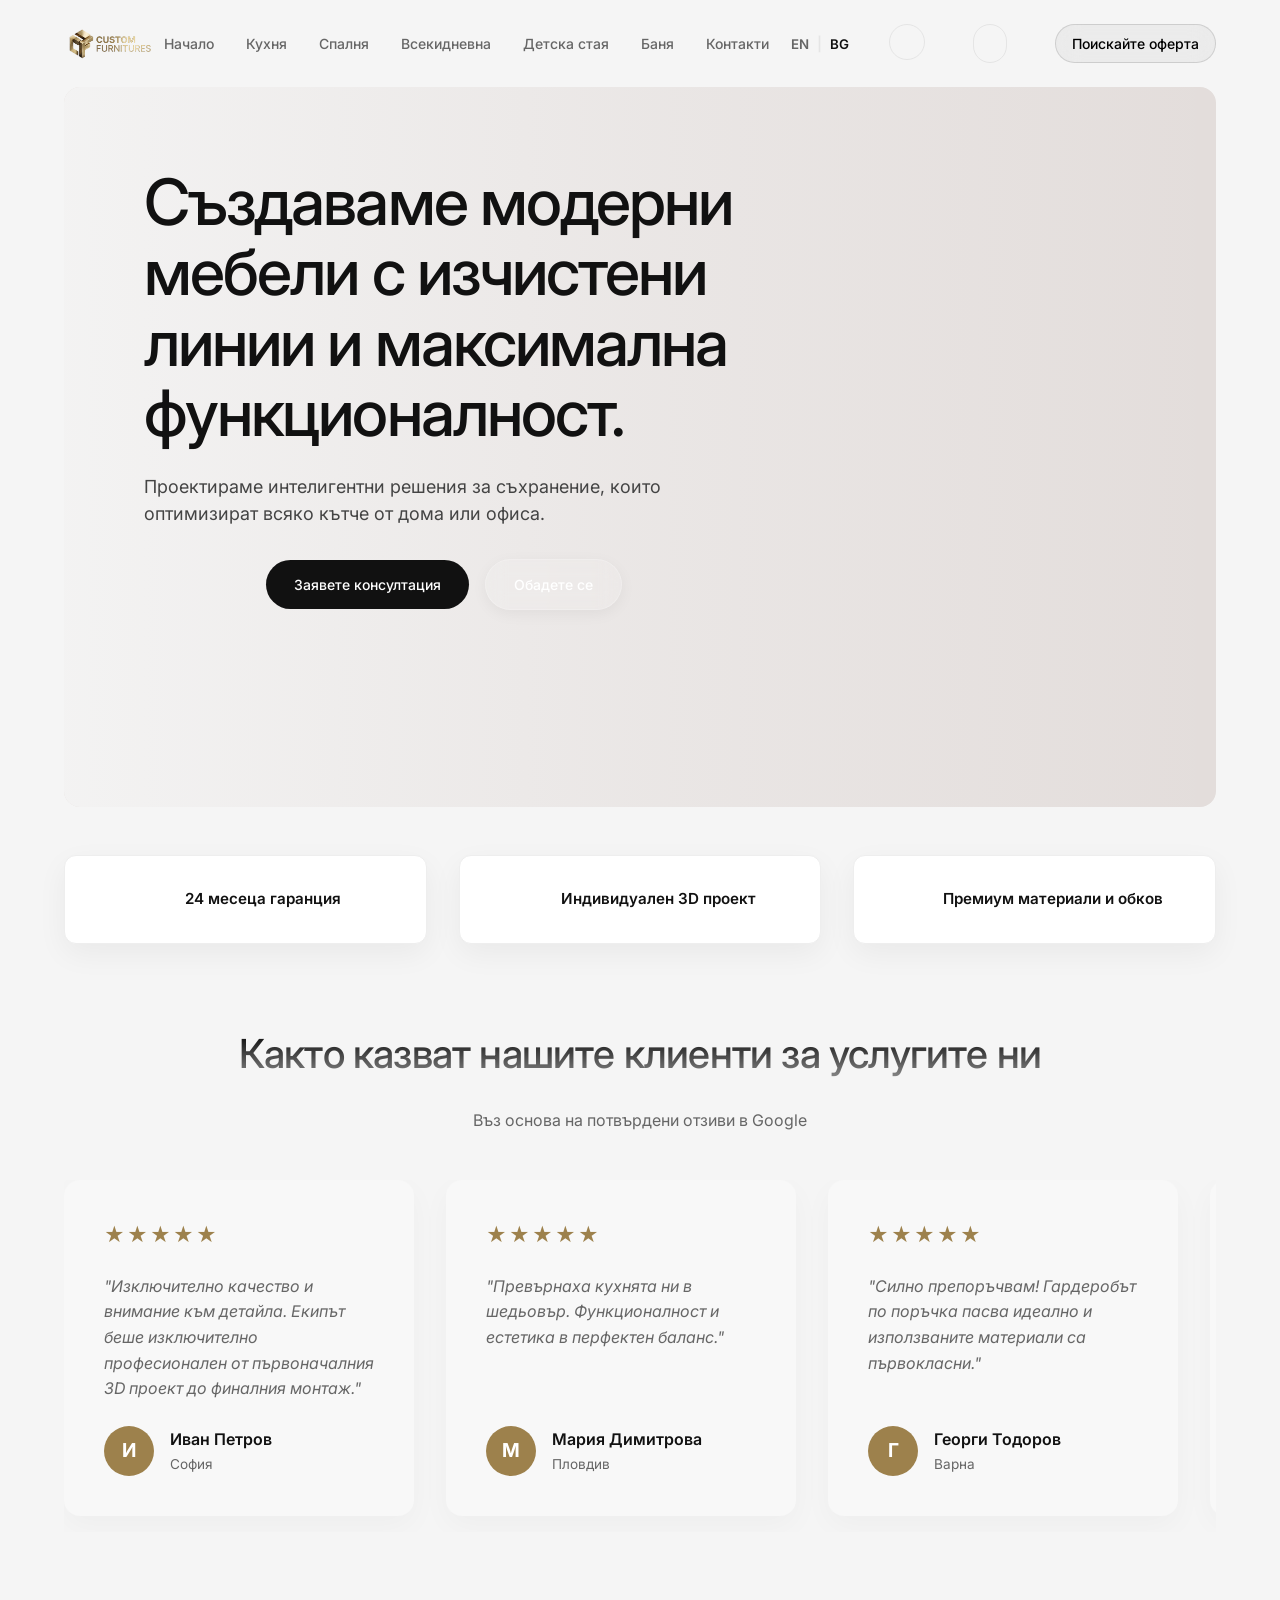
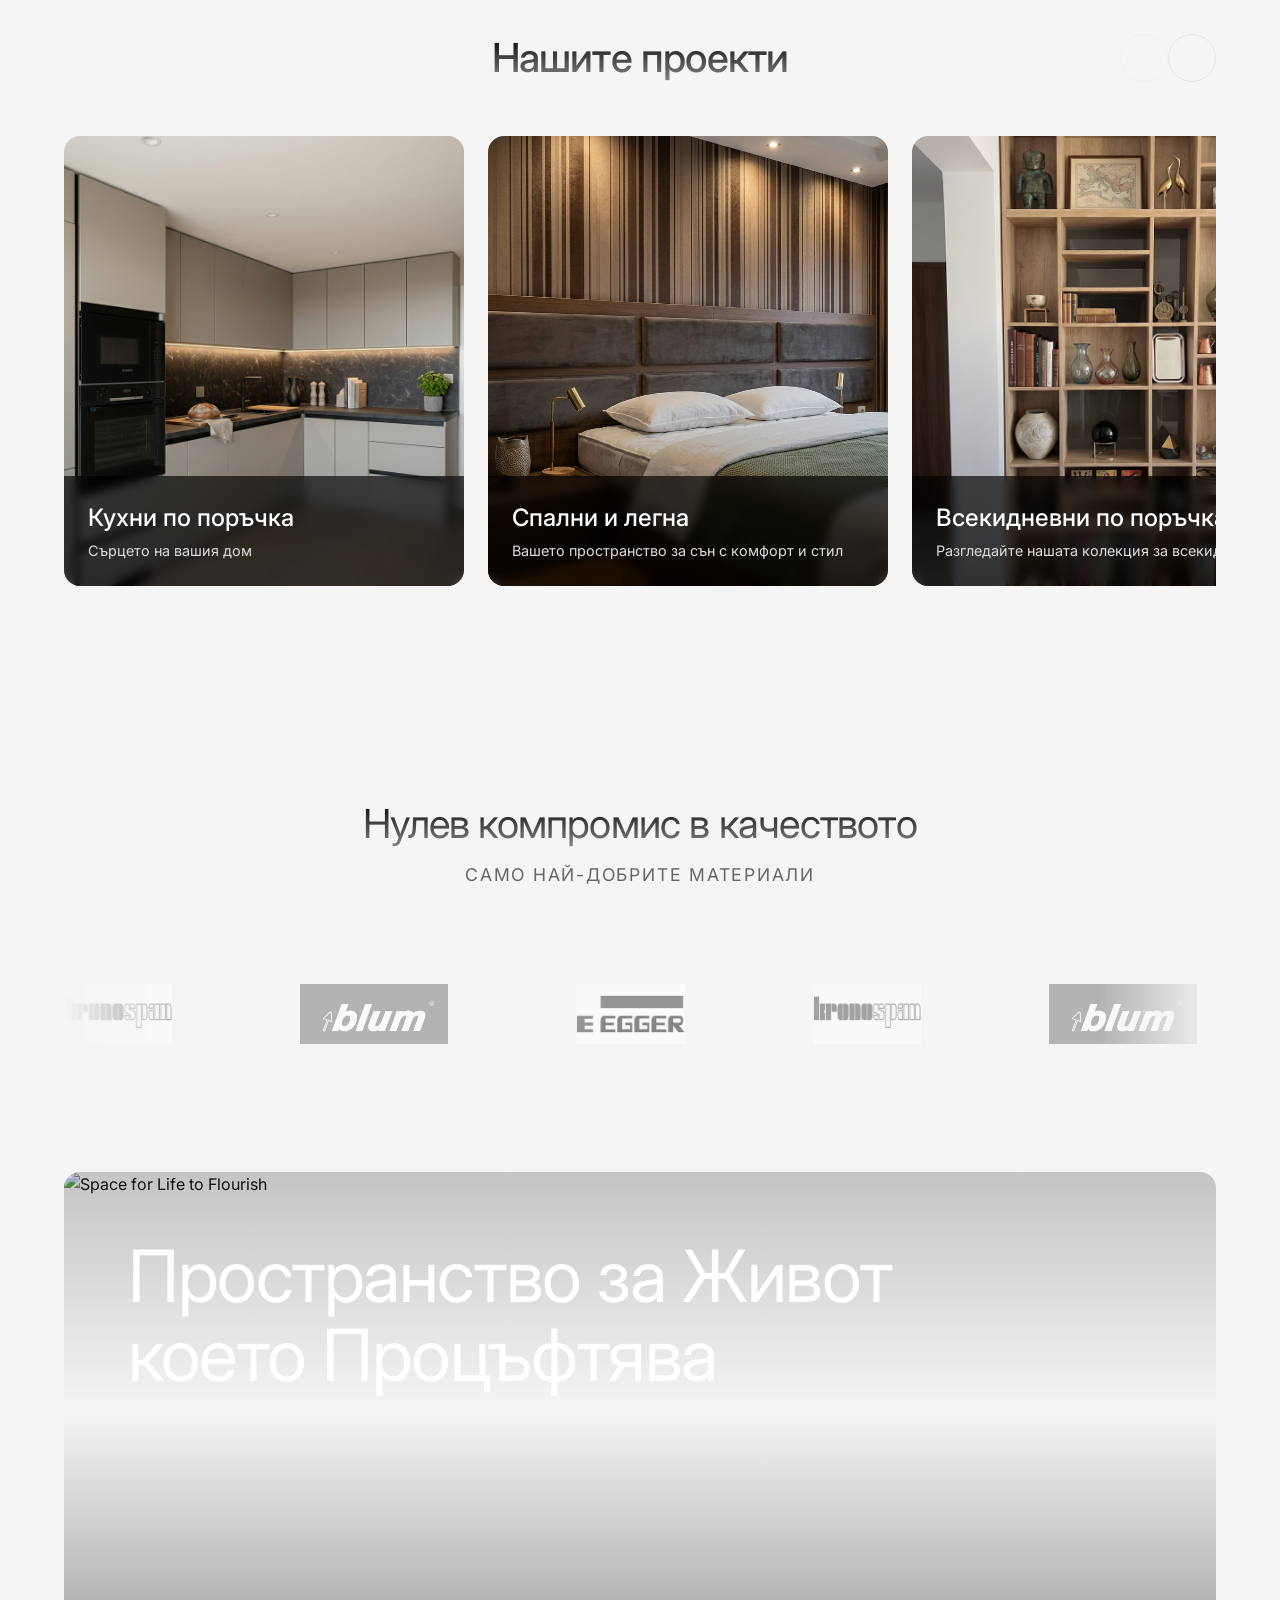
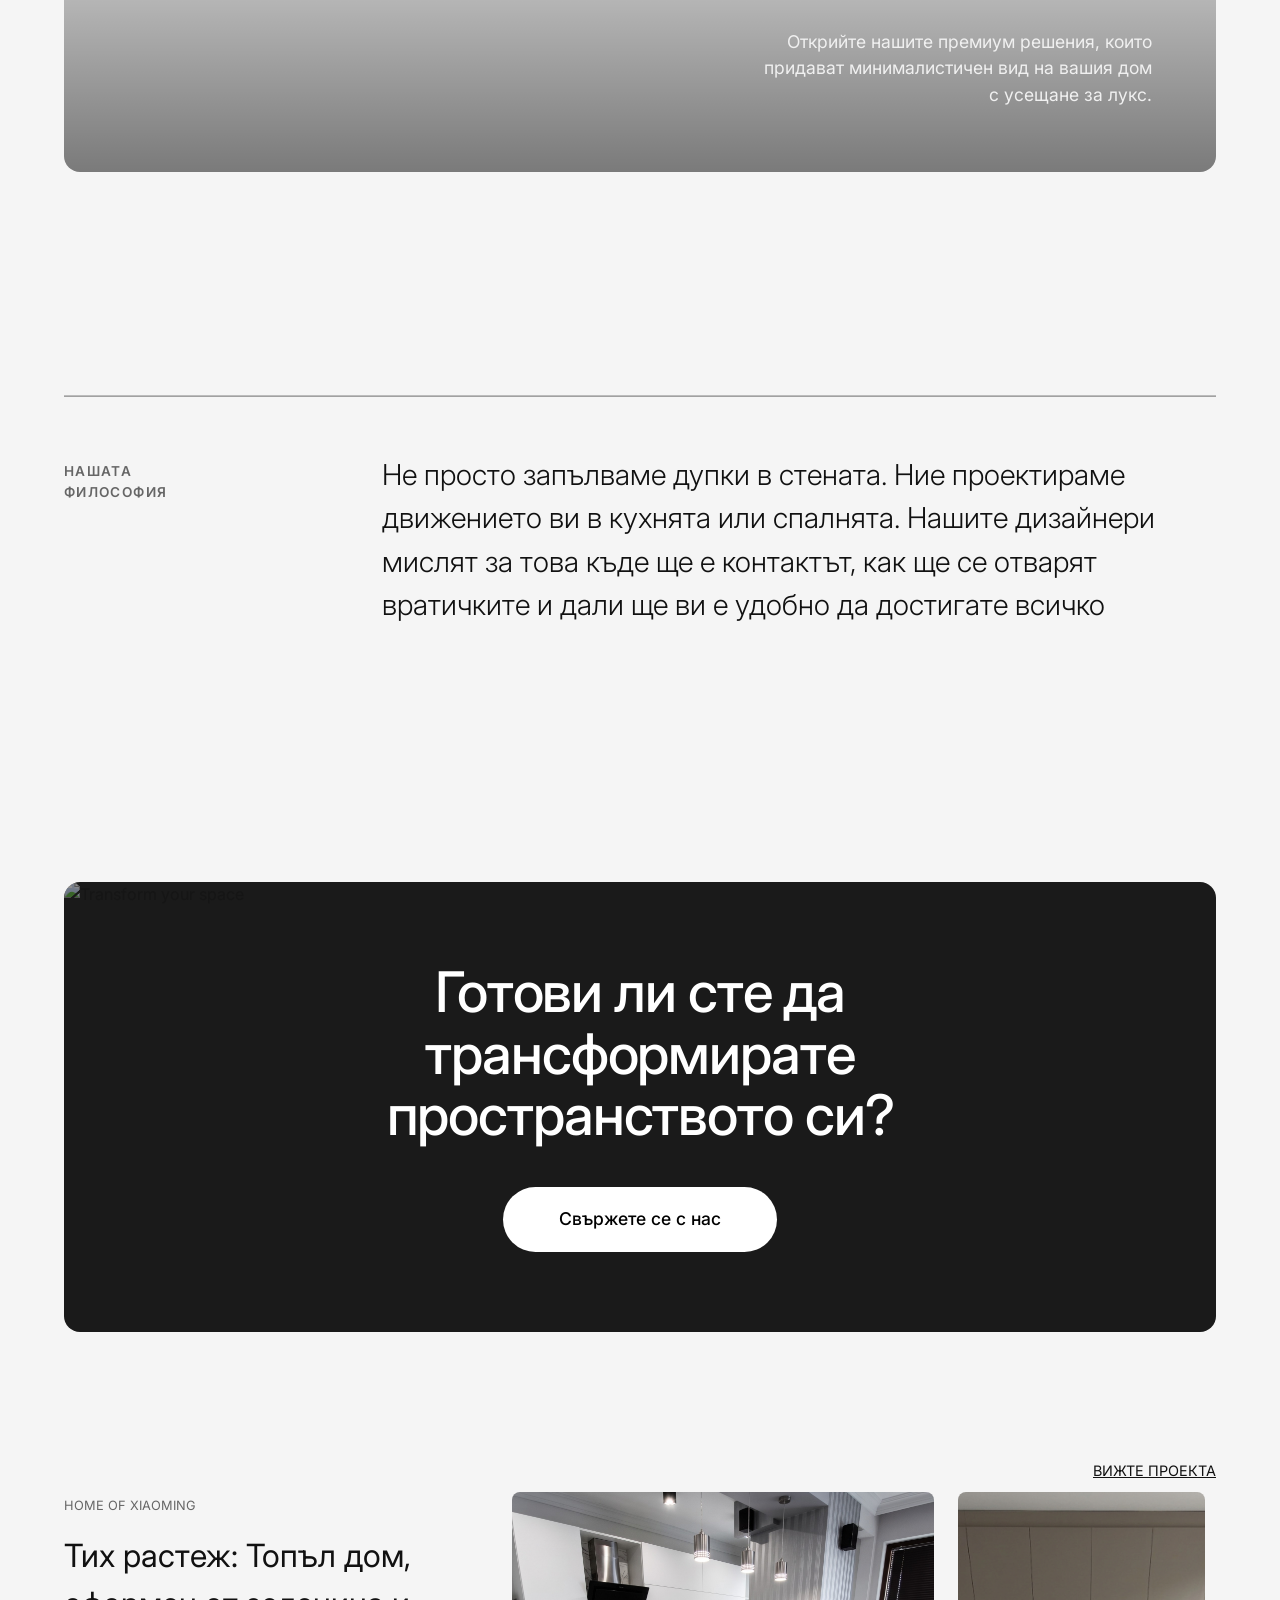
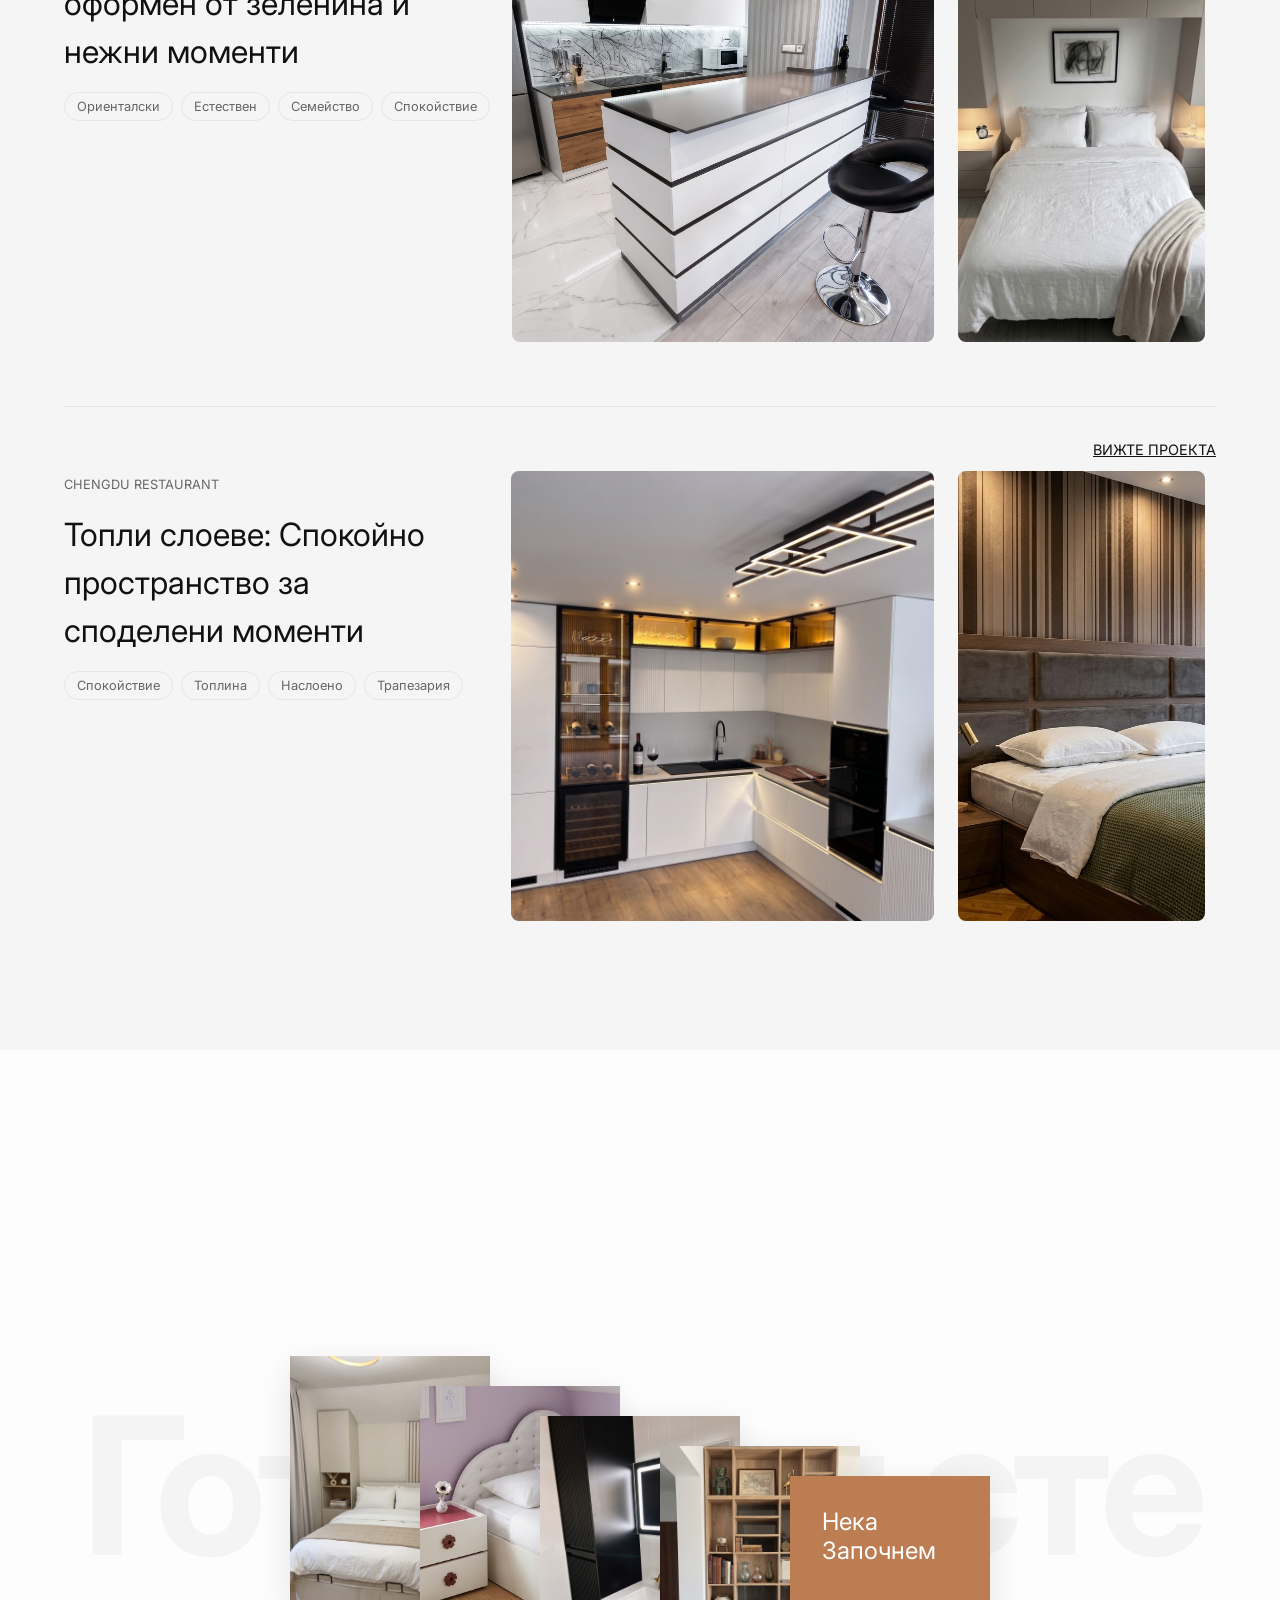
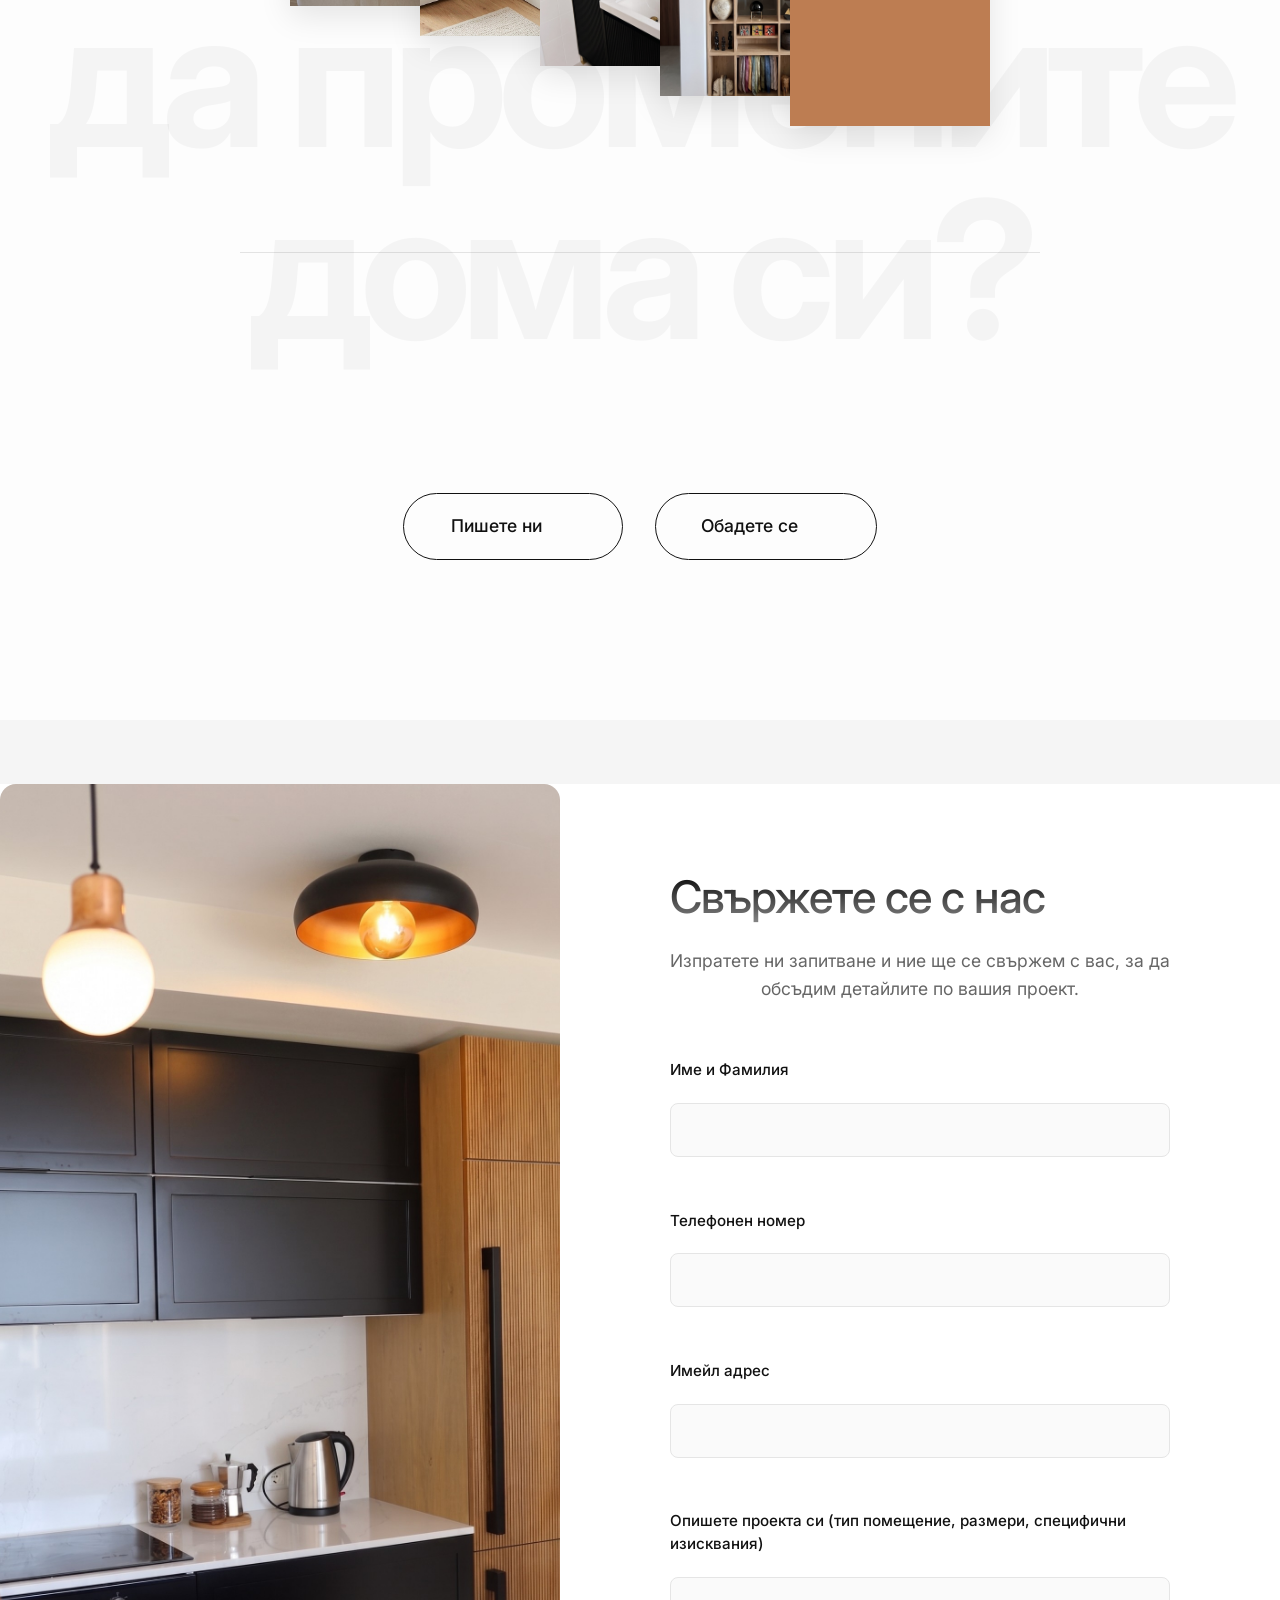
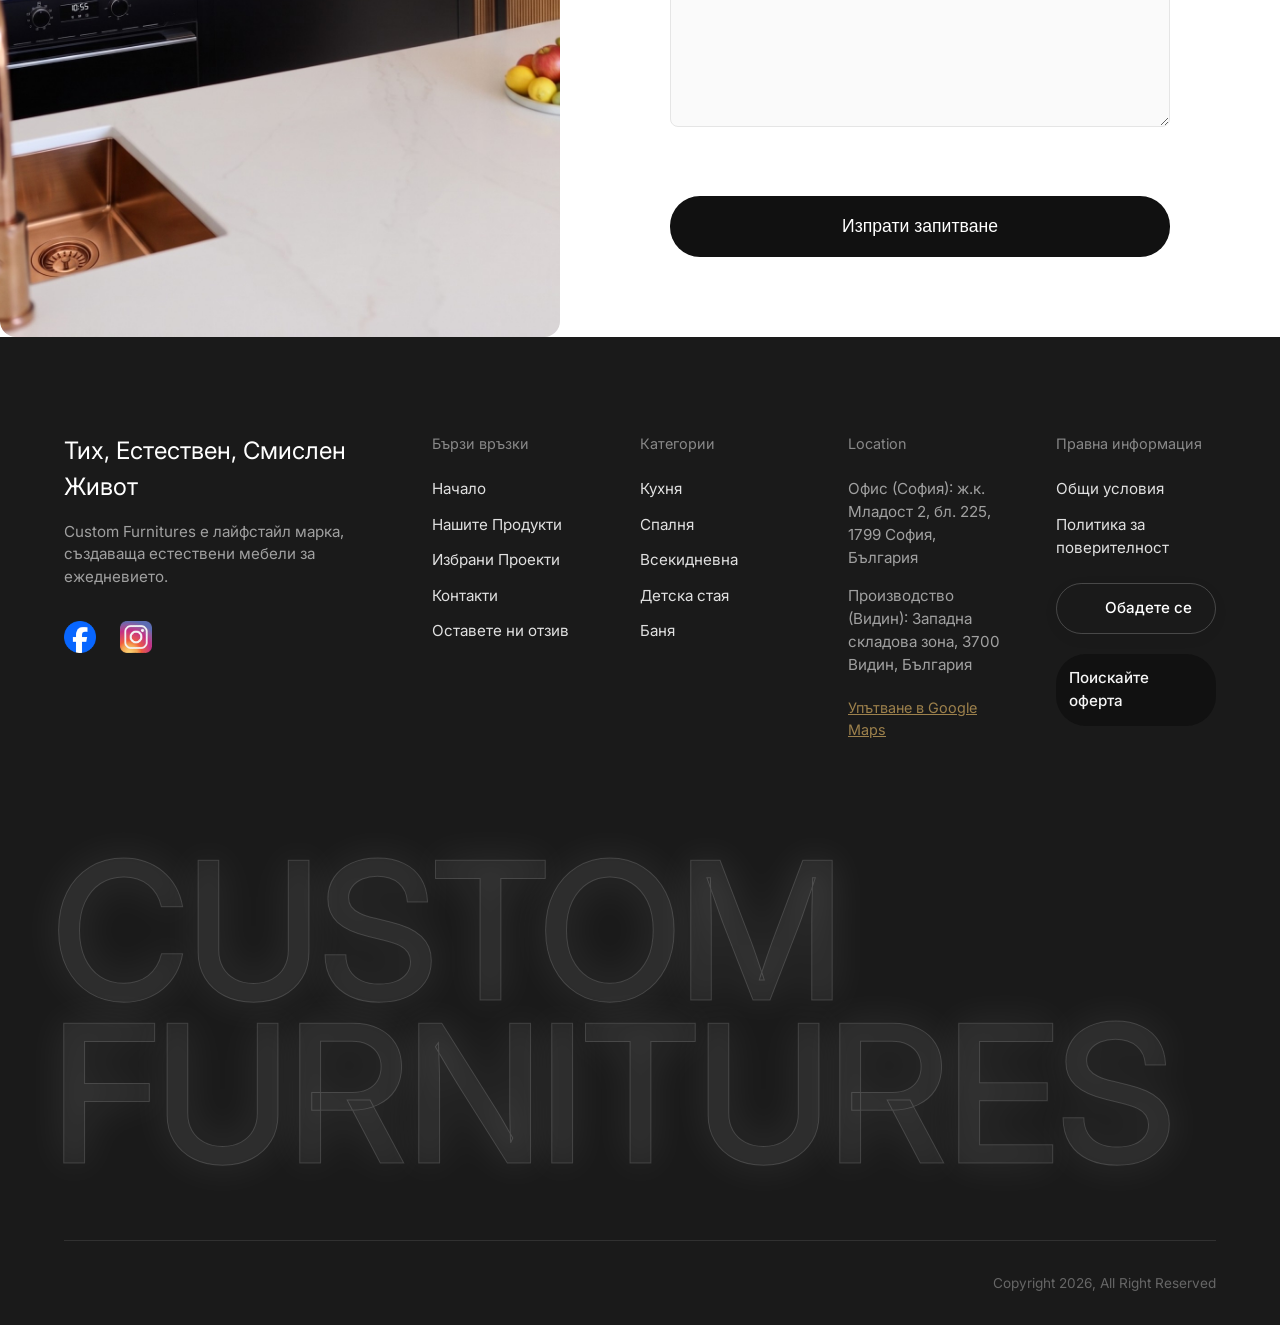
==== index.html @ 8d9e1bde "First commit" ====
<!DOCTYPE html>
<html lang="en">
<head>
    <meta charset="UTF-8">
    <meta name="viewport" content="width=device-width, initial-scale=1.0, maximum-scale=1.0, user-scalable=no">
    <title>Custom Furnitures - Premium Bespoke Living</title>
    <meta name="title" content="Custom Furnitures - Premium Bespoke Living">
    <meta name="description" content="Discover our premium bespoke furniture solutions that bring a minimalist and luxurious look to your home. Quiet, natural, and meaningful living.">
    
    <!-- Open Graph / Facebook -->
    <meta property="og:type" content="website">
    <meta property="og:url" content="https://custom-furnitures.com/">
    <meta property="og:title" content="Custom Furnitures - Premium Bespoke Living">
    <meta property="og:description" content="Discover our premium bespoke furniture solutions that bring a minimalist and luxurious look to your home. Quiet, natural, and meaningful living.">
    <meta property="og:image" content="https://custom-furnitures.com/assets/logo-wide-no-bg.png">
    <!-- Favicon -->
    <link rel="icon" href="assets/favicon.png">
    <!-- Google Fonts -->
    <link href="https://fonts.googleapis.com/css2?family=Inter:wght@300;400;500;600;700&display=swap" rel="stylesheet">
    <!-- Lucide Icons -->
    <script src="https://unpkg.com/lucide@latest"></script>
    <link rel="stylesheet" href="css/styles.css">
    <style>
        /* Additional custom styles for new sections */
        .header-btn {
            margin-left: 1rem;
            padding: 0.5rem 1rem;
            background: var(--text-main);
            color: #fff;
            border-radius: 20px;
            text-decoration: none;
            font-weight: 500;
            font-size: 0.875rem;
        }
        .benefits-section {
            padding: 0 var(--container-padding);
            max-width: 1600px;
            margin: -2rem auto 5rem;
            display: flex;
            gap: 2rem;
            justify-content: center;
            position: relative;
            z-index: 10;
        }
        .benefit-card {
            background: var(--card-bg);
            padding: 2rem;
            border-radius: var(--radius-md);
            box-shadow: 0 10px 30px rgba(0,0,0,0.05);
            flex: 1;
            text-align: center;
            font-weight: 600;
            display: flex;
            align-items: center;
            justify-content: center;
            gap: 1rem;
        }
        .philosophy-section {
            padding: 5rem var(--container-padding);
            max-width: 1000px;
            margin: 0 auto 6rem;
            text-align: center;
            font-size: 1.5rem;
            line-height: 1.6;
            color: var(--text-main);
        }
        .category-grid {
            display: grid;
            grid-template-columns: repeat(3, 1fr);
            gap: 2rem;
            padding: 0 var(--container-padding);
            max-width: 1600px;
            margin: 0 auto 6rem;
        }
        .category-card {
            background: var(--card-gray);
            border-radius: var(--radius-lg);
            padding: 3rem 2rem;
            text-align: center;
            transition: transform 0.3s ease;
        }
        .category-card:hover { transform: translateY(-5px); }
        .category-card h3 { font-size: 1.5rem; margin-bottom: 1rem; }
        .category-card p { margin-bottom: 2rem; }
        
        .case-study-section {
            padding: 0 var(--container-padding);
            max-width: 1600px;
            margin: 0 auto 6rem;
            display: grid;
            grid-template-columns: 1fr 1fr;
            gap: 4rem;
            align-items: center;
        }
        .case-study-img {
            width: 100%;
            height: 500px;
            object-fit: cover;
            border-radius: var(--radius-lg);
        }
        .case-study-content h2 { font-size: 2.5rem; margin-bottom: 2rem; }
        .case-study-content p { margin-bottom: 1rem; font-size: 1.1rem; }
        .case-study-content strong { color: var(--text-main); }
        
        .contact-section {
            padding: 0 var(--container-padding);
            max-width: 800px;
            margin: 0 auto 8rem;
        }
        .contact-form-wrapper {
            background: var(--card-bg);
            padding: 4rem;
            border-radius: var(--radius-lg);
            box-shadow: 0 10px 40px rgba(0,0,0,0.05);
        }
        .form-group { margin-bottom: 1.5rem; }
        .form-group label { display: block; margin-bottom: 0.5rem; font-weight: 500; }
        .form-group input, .form-group textarea {
            width: 100%;
            padding: 1rem;
            border: 1px solid var(--border-color);
            border-radius: var(--radius-sm);
            font-family: inherit;
        }
        .form-group textarea { height: 120px; resize: vertical; }
        .form-group input[type="file"] { padding: 0.8rem; border: none; background: var(--card-gray); }
        .footer-simple {
            text-align: center;
            padding-bottom: 4rem;
        }
        .footer-simple p { margin-bottom: 0.5rem; }
        .footer-links { margin-top: 2rem; display: flex; justify-content: center; gap: 2rem; }
        .footer-links a:hover { color: var(--text-main); }
        
        /* Slider Sections */
        .reviews-section, .previews-section {
            padding: 0 var(--container-padding);
            max-width: 1600px;
            margin: 0 auto 6rem;
        }
        
        .section-header {
            text-align: center;
            margin-bottom: 3rem;
        }
        
        .section-header h2 {
            font-size: 2.5rem;
            color: var(--text-main);
        }

        .slider-container {
            width: 100%;
            overflow-x: auto;
            scroll-snap-type: x mandatory;
            scroll-behavior: smooth;
            -ms-overflow-style: none;
            scrollbar-width: none;
            padding-bottom: 1rem;
        }
        .slider-container::-webkit-scrollbar {
            display: none;
        }

        .slider-track {
            display: flex;
            gap: 2rem;
            width: max-content;
        }

        /* Review Card */
        .review-card {
            background: var(--card-gray);
            border-radius: var(--radius-lg);
            padding: 2.5rem;
            width: 350px;
            scroll-snap-align: start;
            box-shadow: 0 10px 30px rgba(0,0,0,0.03);
            display: flex;
            flex-direction: column;
            gap: 1.5rem;
        }
        
        .review-stars {
            color: #9d814c;
            font-size: 1.25rem;
            letter-spacing: 2px;
        }

        .review-text {
            font-size: 1rem;
            line-height: 1.6;
            color: var(--text-muted);
            flex-grow: 1;
            font-style: italic;
        }

        .review-author {
            display: flex;
            align-items: center;
            gap: 1rem;
        }

        .author-photo {
            width: 50px;
            height: 50px;
            border-radius: 50%;
            background-color: #ddd;
            object-fit: cover;
        }

        .author-info h4 {
            font-size: 1rem;
            margin: 0;
            color: var(--text-main);
            font-weight: 600;
        }

        .author-info span {
            font-size: 0.85rem;
            color: var(--text-muted);
        }

        /* Preview Sliders */
        .preview-category-block {
            margin-bottom: 4rem;
        }

        .preview-category-header {
            display: flex;
            justify-content: space-between;
            align-items: center;
            margin-bottom: 1.5rem;
            padding-right: 1rem;
        }

        .preview-category-header h3 {
            font-size: 1.75rem;
            color: var(--text-main);
        }
        
        .preview-category-header .view-all {
            color: #9d814c;
            text-decoration: none;
            font-weight: 500;
            display: flex;
            align-items: center;
            gap: 0.5rem;
            transition: opacity 0.3s ease;
        }
        
        .preview-category-header .view-all:hover {
            opacity: 0.8;
        }

        .preview-img-wrapper {
            width: 400px;
            height: 300px;
            border-radius: var(--radius-lg);
            overflow: hidden;
            scroll-snap-align: start;
            cursor: pointer;
            position: relative;
            display: block;
        }

        .preview-img-wrapper img {
            width: 100%;
            height: 100%;
            object-fit: cover;
            transition: transform 0.5s ease;
        }

        .preview-img-wrapper:hover img {
            transform: scale(1.05);
        }
        
        .preview-img-wrapper::after {
            content: '';
            position: absolute;
            inset: 0;
            background: linear-gradient(to top, rgba(0,0,0,0.2), transparent 50%);
            pointer-events: none;
            opacity: 0;
            transition: opacity 0.3s ease;
        }
        
        .preview-img-wrapper:hover::after {
            opacity: 1;
        }
        
        /* Hero Video Styles */
        .hero-video {
            position: absolute;
            top: 0;
            left: 0;
            width: 100%;
            height: 100%;
            object-fit: cover;
            z-index: 0;
        }
        .mobile-video {
            display: none;
        }
        
        /* Mobile responsive adjustments */
        @media (max-width: 768px) {
            .desktop-video { display: none; }
            .mobile-video { display: block; }
            .review-card {
                width: 280px;
                padding: 1.5rem;
            }
            .preview-img-wrapper {
                width: 280px;
                height: 220px;
            }
            .preview-category-header h3 {
                font-size: 1.25rem;
            }
        }
    </style>
</head>
<body>
    <!-- Navbar -->
    <nav class="navbar">
        <div class="nav-container">
            <a href="/" class="logo">
                <img src="assets/logo-wide-no-bg.png" alt="Custom Furnitures" class="logo-img">
            </a>
            <div class="nav-links">
                <a href="/" data-i18n="nav_home">Home</a>
                <a href="/kitchen" data-href-bg="/kuhnya" data-href-en="/kitchen" data-i18n="nav_kitchen">Kitchen</a>
                <a href="/bedroom" data-href-bg="/spalnya" data-href-en="/bedroom" data-i18n="nav_bedroom">Bedroom</a>
                <a href="/livingroom" data-href-bg="/vsekidnevna" data-href-en="/livingroom" data-i18n="nav_living">Living Room</a>
                <a href="/kids-rooms" data-href-bg="/detski-stai" data-href-en="/kids-rooms" data-i18n="nav_kids">Kids' Room</a>
                <a href="/bathroom" data-href-bg="/banya" data-href-en="/bathroom" data-i18n="nav_bathroom">Bathroom</a>
                <a href="#contact" data-i18n="nav_contact">Contacts</a>
            </div>
            <div class="nav-icons">
                <div class="lang-switch">
                    <button id="lang-en" class="lang-btn active">EN</button>
                    <span class="separator">|</span>
                    <button id="lang-bg" class="lang-btn">BG</button>
                </div>
                <!-- Theme Toggle -->
                <button id="theme-toggle" class="header-btn" style="background: transparent; border: 1px solid var(--border-color); color: var(--text-main); margin-right: 0.5rem; padding: 0.5rem; border-radius: 50%; display: flex; align-items: center; justify-content: center; width: 36px; height: 36px; cursor: pointer;"><i data-lucide="moon"></i></button>
                <a href="tel:00359878359358" class="header-btn call-btn desktop-only" style="background: transparent; border: 1px solid var(--border-color); color: var(--text-main); margin-right: 0.5rem;"><i data-lucide="phone"></i></a>
                <a href="#contact" class="header-btn desktop-only" data-i18n="btn_header_quote">Request a Quote</a>
                <button class="burger-btn" id="burger-menu-btn"><i data-lucide="menu"></i></button>
            </div>
        </div>
    </nav>

    <div class="mobile-menu-overlay" id="mobile-overlay">
        <div class="mobile-menu" id="mobile-menu">
            <button class="close-menu" id="close-menu-btn"><i data-lucide="x"></i></button>
            <a href="/" data-i18n="nav_home">Home</a>
            <a href="/kitchen" data-href-bg="/kuhnya" data-href-en="/kitchen" data-i18n="nav_kitchen">Kitchen</a>
            <a href="/bedroom" data-href-bg="/spalnya" data-href-en="/bedroom" data-i18n="nav_bedroom">Bedroom</a>
            <a href="/livingroom" data-href-bg="/vsekidnevna" data-href-en="/livingroom" data-i18n="nav_living">Living Room</a>
            <a href="/kids-rooms" data-href-bg="/detski-stai" data-href-en="/kids-rooms" data-i18n="nav_kids">Kids' Room</a>
            <a href="/bathroom" data-href-bg="/banya" data-href-en="/bathroom" data-i18n="nav_bathroom">Bathroom</a>
            <a href="#contact" data-i18n="nav_contact">Contacts</a>
            <div class="nav-buttons">
                <a href="tel:00359878359358" class="btn-light">
                    <i data-lucide="phone" style="width: 20px;"></i>
                    <span data-i18n="btn_hero_call">Call Us</span>
                </a>
                <a href="#contact-form" class="btn-dark" data-i18n="btn_header_quote">Request a Quote</a>
            </div>
        </div>
    </div>

    <main class="main-content">
        <!-- Hero Section -->
        <section id="home" class="hero-section">
            <div class="hero-card">
                <video class="hero-video desktop-video" autoplay muted playsinline>
                    <source src="assets/desktop-hero.mp4" type="video/mp4">
                </video>
                <video class="hero-video mobile-video" autoplay muted playsinline>
                    <source src="assets/mobile-hero.mp4" type="video/mp4">
                </video>
                <div class="hero-content">
                    <h1 data-i18n="hero_title">We create modern furniture with clean lines and maximum functionality.</h1>
                    <p data-i18n="hero_subtitle">We design smart storage solutions that optimize every corner of your home or office.</p>
                    <div style="display: flex; gap: 1rem; align-items: center; justify-content: center;">
                        <a href="#contact-form" class="btn-dark" data-i18n="btn_hero">Request a Consultation</a>
                        <a href="tel:00359878359358" class="btn-light call-hero-btn" data-i18n="btn_hero_call" style="display: flex; align-items: center; gap: 0.5rem; background: rgba(255, 255, 255, 0.1); backdrop-filter: blur(10px); border: 1px solid rgba(255, 255, 255, 0.2); color: white;"><i data-lucide="phone" style="width: 18px; height: 18px;"></i> Call Us</a>
                    </div>
                </div>
            </div>
        </section>

        <!-- Benefits -->
        <section class="benefits-section">
            <div class="benefits-track">
                <div class="benefit-card">
                    <i data-lucide="shield-check" style="color: #9d814c;"></i>
                    <span data-i18n="benefit_1">24-Month Warranty</span>
                </div>
                <div class="benefit-card">
                    <i data-lucide="cuboid" style="color: #9d814c;"></i>
                    <span data-i18n="benefit_2">Free 3D Project</span>
                </div>
                <div class="benefit-card">
                    <i data-lucide="gem" style="color: #9d814c;"></i>
                    <span data-i18n="benefit_3">Premium Materials & Hardware</span>
                </div>
                <!-- Duplicate for Marquee -->
                <div class="benefit-card mobile-only">
                    <i data-lucide="shield-check" style="color: #9d814c;"></i>
                    <span data-i18n="benefit_1">24-Month Warranty</span>
                </div>
                <div class="benefit-card mobile-only">
                    <i data-lucide="cuboid" style="color: #9d814c;"></i>
                    <span data-i18n="benefit_2">Free 3D Project</span>
                </div>
                <div class="benefit-card mobile-only">
                    <i data-lucide="gem" style="color: #9d814c;"></i>
                    <span data-i18n="benefit_3">Premium Materials & Hardware</span>
                </div>
            </div>
        </section>

        <!-- Reviews Section -->
        <section class="reviews-section">
            <div class="section-header">
                <h2 data-i18n="reviews_heading" class="premium-heading">What our customers say about our services</h2>
                <p data-i18n="google_reviews_subtitle" style="color: var(--text-muted); margin-top: 0.5rem;">Based on verified Google reviews</p>
            </div>
            <div class="slider-container reviews-slider-container">
                <div class="slider-track" id="reviews-slider-track">
                    <!-- Dynamic reviews will be loaded here -->
                </div>
            </div>
        </section>

        <!-- Previews Section (Bento) -->
        <section id="our-projects" class="bento-categories-section">
            <div class="section-header bento-carousel-header">
                <h2 data-i18n="previews_heading" class="premium-heading">Our Work</h2>
                <div class="carousel-controls">
                    <button class="carousel-btn prev-btn" aria-label="Previous"><i data-lucide="chevron-left"></i></button>
                    <button class="carousel-btn next-btn" aria-label="Next"><i data-lucide="chevron-right"></i></button>
                </div>
            </div>
            <div class="bento-carousel-container">
                <div class="bento-carousel-track">
                    <!-- Kitchens -->
                    <a href="/kitchen" data-href-bg="/kuhnya" data-href-en="/kitchen" class="bento-item carousel-slide">
                        <img src="assets/kuhni/kitchen1.png" alt="Kitchens">
                        <div class="bento-content">
                            <h3 data-i18n="cat_kitchens">Custom Kitchens</h3>
                            <p data-i18n="cat_intro_kitchens">Heart of Your Home</p>
                        </div>
                    </a>
                    
                    <!-- Bedrooms -->
                    <a href="/bedroom" data-href-bg="/spalnya" data-href-en="/bedroom" class="bento-item carousel-slide">
                        <img src="assets/spalni-i-legla/bedroom1.png" alt="Bedrooms">
                        <div class="bento-content">
                            <h3 data-i18n="cat_bedrooms">Bedrooms & Beds</h3>
                            <p data-i18n="cat_intro_bedrooms">Your Sleep Space with Comfort and Style</p>
                        </div>
                    </a>
                    
                    <!-- Living Rooms -->
                    <a href="/livingroom" data-href-bg="/vsekidnevna" data-href-en="/livingroom" class="bento-item carousel-slide">
                        <img src="assets/byura-i-sekcii/shelf2.png" alt="Living Rooms">
                        <div class="bento-content">
                            <h3 data-i18n="cat_living">Custom Living Rooms</h3>
                            <p data-i18n="cat_intro_living">Browse Our Living Room Collection</p>
                        </div>
                    </a>

                    <!-- Kids' Room -->
                    <a href="/kids-rooms" data-href-bg="/detski-stai" data-href-en="/kids-rooms" class="bento-item carousel-slide">
                        <img src="assets/detski-stai/kids1.png" alt="Kids' Room">
                        <div class="bento-content">
                            <h3 data-i18n="cat_kids_rooms">Custom Kids' Room</h3>
                            <p data-i18n="cat_intro_kids">Functional and Fun Solutions for the Children's Room</p>
                        </div>
                    </a>

                    <!-- Bathrooms -->
                    <a href="/bathroom" data-href-bg="/banya" data-href-en="/bathroom" class="bento-item carousel-slide">
                        <img src="assets/bani/bath1.png" alt="Bathrooms">
                        <div class="bento-content">
                            <h3 data-i18n="cat_bathrooms">Bathrooms</h3>
                            <p data-i18n="cat_intro_bathrooms">Design and Comfort for Your Bathroom</p>
                        </div>
                    </a>
                </div>
            </div>
        </section>
        
        <!-- Partners/Brands Section -->
        <section id="quality-section" class="partners-section">
            <div class="partners-header">
                <h2 data-i18n="partners_title" class="premium-heading">Zero Compromise in Quality</h2>
                <p data-i18n="partners_subtitle">only the best materials</p>
            </div>
            <div class="partners-marquee">
                <div class="marquee-content">
                    <img src="assets/kronospan.png" alt="Kronospan">
                    <img src="assets/blum.png" alt="Blum">
                    <img src="assets/egger.png" alt="Egger">
                    <!-- Duplicate for seamless loop -->
                    <img src="assets/kronospan.png" alt="Kronospan">
                    <img src="assets/blum.png" alt="Blum">
                    <img src="assets/egger.png" alt="Egger">
                    <img src="assets/kronospan.png" alt="Kronospan">
                    <img src="assets/blum.png" alt="Blum">
                    <img src="assets/egger.png" alt="Egger">
                </div>
            </div>
        </section>

        <!-- New Flourish Section -->
        <section class="flourish-section">
            <div class="flourish-container">
                <img src="assets/kuhni/kitchen2.png" alt="Space for Life to Flourish" class="flourish-bg">
                <div class="flourish-content">
                    <h2 class="flourish-title" data-i18n="flourish_title">Space for Life<br>to Flourish <i data-lucide="arrow-up-right"></i></h2>
                    <p class="flourish-desc" data-i18n="flourish_desc">Explore minimalist designs that bring warmth, light, and perfect order to your everyday home.</p>
                </div>
            </div>
        </section>

        <!-- Philosophy Wave Section -->
        <section class="wave-section">
            <div class="wave-container">
                <div class="wave-hover-area"></div>
                <svg class="wave-svg">
                    <path class="wave-path" d="" fill="none" stroke="currentColor" stroke-width="2"></path>
                </svg>
            </div>
            <div class="wave-content">
                <p class="wave-tag" data-i18n="wave_tag">Philosophy</p>
                <p class="wave-text" data-i18n="philosophy_text">
                    We don't just fill holes in the wall. We design your movement in the kitchen or bedroom. Our designers think about where the outlet will be, how the doors will open, and whether it will be convenient for you to reach everything.
                </p>
            </div>
        </section>

        <!-- Final CTA -->
        <section class="cta-section">
            <div class="cta-card">
                <img src="assets/kuhni/kitchen3.png" alt="Transform your space" class="cta-bg">
                <div class="cta-content">
                    <h2 data-i18n="cta_final">Ready to transform your space?</h2>
                    <a href="#contact" class="btn-dark cta-btn" data-i18n="btn_contact_us">Contact Us</a>
                </div>
            </div>
        </section>

        <!-- Mixed Gallery Section -->
        <section class="mixed-gallery-section" style="padding: 4rem var(--container-padding); max-width: 1600px; margin: 0 auto;">
            <div class="mixed-row">
                <div class="mixed-info">
                    <span class="mixed-label" style="font-size: 0.8rem; text-transform: uppercase; color: var(--text-muted);">Home of Xiaoming</span>
                    <h3 data-i18n="mixed_title_1" style="font-size: 2rem; font-weight: 400; margin: 1rem 0; max-width: 500px;">Quiet Growth: A Warm Home Shaped by Greenery and Gentle Moments</h3>
                    <div class="mixed-tags" style="display: flex; gap: 0.5rem; margin-bottom: 2rem;">
                        <span class="tag" data-i18n="tag_oriental">Oriental</span>
                        <span class="tag" data-i18n="tag_natural">Natural</span>
                        <span class="tag" data-i18n="tag_family">Family</span>
                        <span class="tag" data-i18n="tag_calm">Calm</span>
                    </div>
                </div>
                <div class="mixed-images">
                    <img src="assets/kuhni/kitchen11.png" alt="Interior" class="mixed-wide">
                    <img src="assets/spalni-i-legla/bedroom5.png" alt="Interior Detail" class="mixed-tall">
                    <a href="/kitchen" data-href-en="/kitchen" data-href-bg="/kuhnya" class="mixed-view" data-i18n="view_case">View Case</a>
                </div>
            </div>
            
            <hr style="border: none; border-top: 1px solid var(--border-color); margin: 4rem 0;">

            <div class="mixed-row">
                <div class="mixed-info">
                    <span class="mixed-label" style="font-size: 0.8rem; text-transform: uppercase; color: var(--text-muted);">Chengdu Restaurant</span>
                    <h3 data-i18n="mixed_title_2" style="font-size: 2rem; font-weight: 400; margin: 1rem 0; max-width: 500px;">Warm Layers: A Calm Dining Space for Shared Moments</h3>
                    <div class="mixed-tags" style="display: flex; gap: 0.5rem; margin-bottom: 2rem;">
                        <span class="tag" data-i18n="tag_calm">Calm</span>
                        <span class="tag" data-i18n="tag_warm">Warm</span>
                        <span class="tag" data-i18n="tag_layered">Layered</span>
                        <span class="tag" data-i18n="tag_dining">Dining</span>
                    </div>
                </div>
                <div class="mixed-images">
                    <img src="assets/kuhni/kitchen34.png" alt="Interior" class="mixed-wide">
                    <img src="assets/spalni-i-legla/bedroom1.png" alt="Interior Detail" class="mixed-tall">
                    <a href="/kitchen" data-href-en="/kitchen" data-href-bg="/kuhnya" class="mixed-view" data-i18n="view_case">View Case</a>
                </div>
            </div>
        </section>

        <!-- Transformation Section -->
        <section class="transformation-section">
            <div class="transform-bg-text-container">
                <h2 class="transform-bg-text" data-i18n="transform_bg_text">Ready to Create Your Dream Home?</h2>
            </div>
            
            <div class="transform-gallery">
                <div class="t-img wrap-1"><img src="assets/spalni-i-legla/bedroom4.png" alt="Img 1"></div>
                <div class="t-img wrap-2"><img src="assets/spalni-i-legla/bedroom3.png" alt="Img 2"></div>
                <div class="t-img wrap-3"><img src="assets/bani/bath1.png" alt="Img 3"></div>
                <div class="t-img wrap-4"><img src="assets/byura-i-sekcii/shelf2.png" alt="Img 4"></div>
                <div class="t-img wrap-5">
                    <a href="#contact-form" class="t-cta">
                        <span data-i18n="transform_cta_text">Let's<br>Shop Now</span>
                        <i data-lucide="arrow-up-right"></i>
                    </a>
                </div>
            </div>
            
            
            <div class="transform-divider" style="width: 100%; max-width: 800px; height: 1px; background: rgba(0,0,0,0.1); margin: 2rem auto;"></div>

            <div class="transform-bottom">
                <div class="transform-btns-grid" style="display: flex; gap: 2rem; align-items: center; justify-content: center; width: 100%; flex-wrap: wrap;">
                    <a href="#contact-form" class="transform-btn-ghost">
                        <span data-i18n="btn_contact_write">Write to us</span>
                        <i data-lucide="arrow-up-right"></i>
                    </a>
                    <a href="tel:00359878359358" class="transform-btn-ghost">
                        <span data-i18n="btn_hero_call">Or give us a call</span>
                        <i data-lucide="arrow-up-right"></i>
                    </a>
                </div>
            </div>
        </section>

        <!-- Contact Section -->
        <section id="contact" class="contact-split-section">
            <div class="contact-image-side">
                <img id="contact-random-img" src="assets/kuhni/kitchen5.png" alt="Furniture">
            </div>
            <div class="contact-form-side" id="contact-form">
                <div class="contact-form-inner">
                    <h2 data-i18n="contact_heading" class="premium-heading">Contact Us</h2>
                    <p data-i18n="contact_subheading">Send us an inquiry and we will get back to you to discuss the details of your project.</p>
                    <form>
                        <div class="form-group">
                            <label data-i18n="form_name">Full Name</label>
                            <input type="text" name="name" required>
                        </div>
                        <div class="form-group">
                            <label data-i18n="form_phone">Phone Number</label>
                            <input type="tel" name="phone" required>
                        </div>
                        <div class="form-group">
                            <label data-i18n="form_email">Email Address</label>
                            <input type="email" name="email" required>
                        </div>
                        <div class="form-group">
                            <label data-i18n="form_desc">Describe your project</label>
                            <textarea id="contact-desc" name="message" required></textarea>
                        </div>
                        <button type="submit" class="btn-dark" data-i18n="btn_form_submit">Send Inquiry</button>
                    </form>
                </div>
            </div>
        </section>
    </main>

    <!-- New FNJI style Footer -->
    <footer class="site-footer fnji-footer">
        <div class="fnji-top">
            <div class="fnji-col">
                <h3 data-i18n="footer_title">Quiet, Natural,<br>Meaningful Living</h3>
                <p data-i18n="footer_desc" style="margin-top: 1rem; color: #a0a0a0;">Custom Furnitures is a lifestyle brand crafting quiet,<br>natural furniture for everyday living.</p>
                <div class="social-icons" style="margin-top: 2rem; display: flex; gap: 1.5rem; align-items: center;">
                    <a href="https://www.facebook.com/" target="_blank" class="social-link">
                        <img src="assets/fb-logo.png" alt="Facebook">
                    </a>
                    <a href="https://www.instagram.com/" target="_blank" class="social-link">
                        <img src="assets/ig-logo.png" alt="Instagram">
                    </a>
                </div>
            </div>
            <div class="fnji-col">
                <h4 data-i18n="footer_quick">Quick Link</h4>
                <a href="/" data-i18n="footer_home">Home</a>
                <a href="#quality-section" data-i18n="footer_product">Our Product</a>
                <a href="#our-projects" data-i18n="footer_featured">Featured Project</a>
                <a href="#contact-form" data-i18n="footer_contact">Contact</a>
                <a href="/review" data-i18n="footer_leave_review">Leave us a review</a>
            </div>
            <div class="fnji-col">
                <h4 data-i18n="footer_categories">Categories</h4>
                <a href="/kitchen" data-href-bg="/kuhnya" data-href-en="/kitchen" data-i18n="nav_kitchen">Kitchen</a>
                <a href="/bedroom" data-href-bg="/spalnya" data-href-en="/bedroom" data-i18n="nav_bedroom">Bedroom</a>
                <a href="/livingroom" data-href-bg="/vsekidnevna" data-href-en="/livingroom" data-i18n="nav_living">Living Room</a>
                <a href="/kids-rooms" data-href-bg="/detski-stai" data-href-en="/kids-rooms" data-i18n="nav_kids">Kids' Room</a>
                <a href="/bathroom" data-href-bg="/banya" data-href-en="/bathroom" data-i18n="nav_bathroom">Bathroom</a>
            </div>
            <div class="fnji-col">
                <h4 data-i18n="footer_loc_heading">Location</h4>
                <p style="color: #a0a0a0; margin-bottom: 1rem;" data-i18n="footer_office">Office (Sofia): Mladost 2, bl. 225, 1799 Sofia, Bulgaria</p>
                <p style="color: #a0a0a0;" data-i18n="footer_prod">Production (Vidin): West Storage Zone, 3700 Vidin, Bulgaria</p>
                <a href="https://maps.app.goo.gl/4PCbvTsZhxR5nKgP8" target="_blank" style="color: #9d814c; text-decoration: underline; font-size: 0.9rem; margin-top: 0.5rem; display: inline-block;" data-i18n="footer_maps_btn">Google Maps Directions</a>
            </div>
            <div class="fnji-col">
                <h4 data-i18n="footer_legal">Legal</h4>
                <a href="/terms" data-i18n="footer_terms">Terms & Conditions</a>
                <a href="/privacy" data-i18n="footer_privacy">Privacy Policy</a>
                <div style="display: flex; flex-direction: column; gap: 0.5rem; margin-top: 1.5rem;">
                    <a href="tel:00359878359358" class="btn-light" style="display: flex; align-items: center; justify-content: center; gap: 0.5rem; background: transparent; border: 1px solid rgba(255,255,255,0.2); color: white; padding: 0.8rem;"><i data-lucide="phone" style="width: 16px;"></i> <span data-i18n="btn_hero_call">Call Us</span></a>
                    <a href="#contact-form" class="btn-dark" style="display: flex; align-items: center; justify-content: center; background: var(--text-main); color: var(--bg-color); padding: 0.8rem;" data-i18n="btn_header_quote">Request a Quote</a>
                </div>
            </div>
        </div>
        <div class="fnji-massive-text">CUSTOM<br>FURNITURES</div>
        <div class="fnji-bottom">
            <p>Copyright 2026, All Right Reserved</p>
        </div>
    </footer>

    <!-- Review Lightbox Overlay -->
    <div class="lightbox-overlay" id="review-lightbox" style="display:none;">
        <button class="lightbox-close" aria-label="Close lightbox">&times;</button>
        <button class="lightbox-prev" aria-label="Previous image">&#10094;</button>
        <div class="lightbox-content">
            <img class="lightbox-img" src="" alt="Enlarged review photo">
        </div>
        <button class="lightbox-next" aria-label="Next image">&#10095;</button>
    </div>

    <script src="js/lang.js"></script>
    <script src="js/app.js"></script>

    <!-- Cookie Banner -->
    <div id="cookie-banner" class="cookie-banner-hidden">
      <div class="cookie-banner-content">
        <p class="lang-bg">Този сайт използва бисквитки за анализи и подобряване на потребителското изживяване. Прочетете нашата <a href="/privacy">Политика за поверителност</a>.</p>
        <p class="lang-en">This website uses cookies for analytics and to improve your experience. Read our <a href="/privacy">Privacy Policy</a>.</p>
        
        <div class="cookie-banner-buttons">
          <button id="accept-cookies" class="cookie-btn cookie-btn-accept lang-bg">Приемам всички</button>
          <button id="decline-cookies" class="cookie-btn cookie-btn-decline lang-bg">Отказвам</button>
          
          <button id="accept-cookies-en" class="cookie-btn cookie-btn-accept lang-en">Accept all</button>
          <button id="decline-cookies-en" class="cookie-btn cookie-btn-decline lang-en">Decline</button>
        </div>
      </div>
    </div>

    <style>
      /* Control visibility based on root lang attribute */
      html[lang="bg"] .lang-en { display: none !important; }
      html[lang="en"] .lang-bg { display: none !important; }

      /* Стилизиране на банера */
      #cookie-banner {
        position: fixed;
        bottom: 20px;
        left: 50%;
        transform: translateX(-50%);
        width: 90%;
        max-width: 650px;
        background-color: #1a1a1a;
        color: #ffffff;
        padding: 20px;
        border-radius: 8px;
        box-shadow: 0 10px 30px rgba(0,0,0,0.3);
        z-index: 99999;
        font-family: sans-serif;
        transition: opacity 0.3s ease, transform 0.3s ease;
      }
      .cookie-banner-hidden {
        opacity: 0;
        visibility: hidden;
        transform: translate(-50%, 20px) !important;
      }
      .cookie-banner-content {
        display: flex;
        flex-direction: column;
        gap: 15px;
        text-align: center;
      }
      .cookie-banner-content p {
        margin: 0;
        font-size: 14px;
        line-height: 1.5;
      }
      .cookie-banner-content a {
        color: #4da6ff;
        text-decoration: underline;
      }
      .cookie-banner-buttons {
        display: flex;
        justify-content: center;
        gap: 10px;
      }
      .cookie-btn {
        padding: 10px 20px;
        border: none;
        border-radius: 4px;
        font-size: 14px;
        font-weight: bold;
        cursor: pointer;
        transition: background 0.2s;
      }
      .cookie-btn-accept {
        background-color: #ffffff;
        color: #000000;
      }
      .cookie-btn-accept:hover {
        background-color: #e0e0e0;
      }
      .cookie-btn-decline {
        background-color: #333333;
        color: #ffffff;
      }
      .cookie-btn-decline:hover {
        background-color: #444444;
      }
      @media (min-width: 768px) {
        .cookie-banner-content {
          flex-direction: row;
          align-items: center;
          justify-content: space-between;
          text-align: left;
        }
        .cookie-banner-buttons {
          flex-shrink: 0;
        }
      }
    </style>

    <script>
        lucide.createIcons();

        document.addEventListener("DOMContentLoaded", function () {
          const banner = document.getElementById("cookie-banner");
          
          // Бутони БГ
          const acceptBtnBg = document.getElementById("accept-cookies");
          const declineBtnBg = document.getElementById("decline-cookies");
          
          // Бутони EN
          const acceptBtnEn = document.getElementById("accept-cookies-en");
          const declineBtnEn = document.getElementById("decline-cookies-en");

          function activateScripts() {
            const scripts = document.querySelectorAll(".analytics-script");
            scripts.forEach(oldScript => {
              const newScript = document.createElement("script");
              Array.from(oldScript.attributes).forEach(attr => {
                if (attr.name !== "type" && attr.name !== "class") {
                  newScript.setAttribute(attr.name, attr.value);
                }
              });
              newScript.innerHTML = oldScript.innerHTML;
              oldScript.parentNode.insertBefore(newScript, oldScript);
              oldScript.remove();
            });
          }

          // 1. Проверка за съгласие
          const consent = localStorage.getItem("cookieConsent");

          if (!consent) {
            setTimeout(() => {
              if (banner) banner.classList.remove("cookie-banner-hidden");
            }, 1000);
          } else if (consent === "accepted") {
            activateScripts();
          }

          // Обща функция за приемане
          function handleAccept() {
            localStorage.setItem("cookieConsent", "accepted");
            if (banner) banner.classList.add("cookie-banner-hidden");
            activateScripts();
          }

          // Обща функция за отказ
          function handleDecline() {
            localStorage.setItem("cookieConsent", "declined");
            if (banner) banner.classList.add("cookie-banner-hidden");
          }

          // Закачаме събитията за BG бутоните
          if (acceptBtnBg) acceptBtnBg.addEventListener("click", handleAccept);
          if (declineBtnBg) declineBtnBg.addEventListener("click", handleDecline);

          // Закачаме събитията за EN бутоните
          if (acceptBtnEn) acceptBtnEn.addEventListener("click", handleAccept);
          if (declineBtnEn) declineBtnEn.addEventListener("click", handleDecline);
        });
    </script>
</body>
</html>
---- css/styles.css ----
/* Base Reset */
* {
    margin: 0;
    padding: 0;
    box-sizing: border-box;
}

:root {
    --bg-color: #f5f5f5;
    --text-main: #111111;
    --text-muted: #666666;
    --card-bg: #ffffff;
    --card-gray: #f8f8f8;
    --border-color: #e5e5e5;
    --radius-lg: 16px;
    --radius-md: 12px;
    --radius-sm: 8px;
    --font-main: 'Inter', sans-serif;
    --container-padding: 5%;
}

body {
    font-family: var(--font-main);
    background-color: var(--bg-color);
    color: var(--text-main);
    line-height: 1.5;
    overflow-x: hidden;
    width: 100%;
}
html {
    overflow-x: hidden;
    overflow-y: scroll;
    width: 100%;
}

/* Typography */
h1 {
    font-size: 4rem;
    font-weight: 500;
    line-height: 1.1;
    letter-spacing: -0.03em;
    margin-bottom: 1.5rem;
}

h2 {
    font-size: 2.5rem;
    font-weight: 500;
    letter-spacing: -0.02em;
    margin-bottom: 1rem;
}

h3 {
    font-size: 1.25rem;
    font-weight: 500;
}

p {
    color: var(--text-muted);
}

.premium-heading {
    background: linear-gradient(to bottom, #111111 20%, #999999 100%);
    -webkit-background-clip: text;
    -webkit-text-fill-color: transparent;
    background-clip: text;
    display: inline-block;
}

/* Utilities */
.btn-dark {
    display: inline-block;
    background-color: var(--text-main);
    color: #fff;
    padding: 0.875rem 1.75rem;
    border-radius: 30px;
    text-decoration: none;
    font-weight: 500;
    font-size: 0.875rem;
    transition: background-color 0.3s ease, transform 0.3s ease;
}

.btn-dark:hover {
    background-color: #333;
    transform: translateY(-2px);
}

.btn-light {
    display: inline-flex;
    align-items: center;
    gap: 0.5rem;
    background-color: #fff;
    color: var(--text-main);
    padding: 0.875rem 1.75rem;
    border-radius: 30px;
    text-decoration: none;
    font-weight: 500;
    font-size: 0.875rem;
    box-shadow: 0 4px 15px rgba(0,0,0,0.05);
    transition: transform 0.3s ease;
}

.btn-light:hover {
    transform: translateY(-2px);
}

/* Navbar */
.navbar {
    padding: 1.5rem var(--container-padding);
    display: flex;
    justify-content: center; /* Actually let's make it full width */
    background-color: var(--bg-color);
    position: sticky;
    top: 0;
    z-index: 100;
}

.nav-container {
    width: 100%;
    max-width: 1600px;
    display: flex;
    justify-content: space-between;
    align-items: center;
}

.logo-img {
    height: 32px;
    width: auto;
    display: block;
}

.nav-links {
    display: flex;
    gap: 2rem;
}

.nav-links a {
    text-decoration: none;
    color: var(--text-muted);
    font-size: 0.875rem;
    font-weight: 500;
    transition: color 0.3s ease;
}

.nav-links a:hover {
    color: var(--text-main);
}

.nav-icons {
    display: flex;
    gap: 1.5rem;
}

.nav-icons i {
    width: 20px;
    height: 20px;
    color: var(--text-main);
    cursor: pointer;
    transition: opacity 0.3s ease;
}

.nav-icons i:hover {
    opacity: 0.7;
}

.lang-switch {
    display: flex;
    align-items: center;
    gap: 0.5rem;
    margin-left: 1rem;
    font-weight: 600;
    font-size: 0.875rem;
}

.lang-btn {
    background: none;
    border: none;
    color: var(--text-muted);
    cursor: pointer;
    font-family: var(--font-main);
    font-weight: 600;
    transition: color 0.3s ease;
    padding: 0;
}

.lang-btn.active {
    color: var(--text-main);
}

.lang-btn:hover {
    color: var(--text-main);
}

.separator {
    color: var(--border-color);
}

/* Hero Section */
.hero-section {
    padding: 0 var(--container-padding);
    margin-bottom: 5rem;
    display: flex;
    justify-content: center;
}

.hero-card {
    width: 100%;
    max-width: 1600px;
    height: 80vh;
    min-height: 600px;
    background-color: #e3dddb; /* Placeholder grey/beige matching the image */
    background-image: url('https://images.unsplash.com/photo-1555041469-a586c61ea9bc?auto=format&fit=crop&w=1920&q=80');
    background-size: cover;
    background-position: right center;
    border-radius: var(--radius-lg);
    position: relative;
    overflow: hidden;
    display: flex;
    align-items: flex-start;
    padding: 5rem;
}

.hero-card::before {
    content: '';
    position: absolute;
    top: 0; left: 0; right: 0; bottom: 0;
    background: linear-gradient(to right, rgba(245,245,245,0.9) 0%, rgba(245,245,245,0.4) 50%, rgba(245,245,245,0) 100%);
    z-index: 1;
}

.hero-content {
    position: relative;
    z-index: 2;
    max-width: 600px;
}

.hero-content p {
    font-size: 1.125rem;
    margin-bottom: 2rem;
    color: #444;
}

/* About Section */
.about-section {
    padding: 0 var(--container-padding);
    max-width: 1600px;
    margin: 0 auto 5rem;
    display: grid;
    grid-template-columns: 1fr 3fr;
    gap: 4rem;
    align-items: start;
}

.about-label {
    font-size: 1rem;
    color: var(--text-muted);
}

.about-quote {
    font-size: 2rem;
    line-height: 1.4;
    font-weight: 400;
    color: var(--text-main);
    letter-spacing: -0.01em;
}

/* Stats Section */
.stats-section {
    padding: 0 var(--container-padding);
    max-width: 1600px;
    margin: 0 auto 5rem;
    display: grid;
    grid-template-columns: repeat(3, 1fr);
    gap: 3rem;
}

.stat-item h2 {
    font-size: 3rem;
    margin-bottom: 0.5rem;
}

.stat-item p {
    font-size: 0.875rem;
    line-height: 1.6;
}

/* Featured Image Section */
.featured-image-section {
    padding: 0 var(--container-padding);
    max-width: 1600px;
    margin: 0 auto 6rem;
}

.featured-img-wrapper {
    width: 100%;
    height: 600px;
    border-radius: var(--radius-lg);
    overflow: hidden;
}

.featured-img-wrapper img {
    width: 100%;
    height: 100%;
    object-fit: cover;
}

/* Products Section */
.products-section {
    padding: 0 var(--container-padding);
    max-width: 1600px;
    margin: 0 auto 6rem;
}

.products-header {
    display: flex;
    justify-content: space-between;
    align-items: center;
    margin-bottom: 3rem;
}

.carousel-nav {
    display: flex;
    gap: 1rem;
}

.carousel-nav button {
    background: transparent;
    border: 1px solid var(--border-color);
    width: 40px; height: 40px;
    border-radius: 50%;
    display: flex;
    align-items: center;
    justify-content: center;
    cursor: pointer;
    transition: all 0.3s ease;
}

.carousel-nav button:hover {
    background: var(--text-main);
    color: #fff;
    border-color: var(--text-main);
}

.products-grid {
    display: grid;
    grid-template-columns: repeat(4, 1fr);
    gap: 1.5rem;
}

.product-card {
    background-color: var(--card-gray);
    border-radius: var(--radius-md);
    padding: 1.5rem;
    display: flex;
    flex-direction: column;
    justify-content: space-between;
    height: 400px;
    transition: transform 0.3s ease, box-shadow 0.3s ease;
    cursor: pointer;
}

.product-card:hover {
    transform: translateY(-5px);
    box-shadow: 0 10px 30px rgba(0,0,0,0.05);
}

.product-info-top {
    font-weight: 600;
    font-size: 0.95rem;
}

.product-card img {
    width: 100%;
    height: 200px;
    object-fit: contain;
    mix-blend-mode: multiply;
    margin: auto 0;
}

.product-info-bottom {
    display: flex;
    justify-content: space-between;
    align-items: center;
    font-size: 0.875rem;
}

.product-category {
    color: var(--text-muted);
}

.product-price {
    font-weight: 600;
}

.status-custom {
    color: #9d814c; /* Gold-ish color for premium feel */
    font-weight: 600;
    font-size: 0.8rem;
    text-transform: uppercase;
    letter-spacing: 0.05em;
}

/* Bento Collections */
.collections-section {
    padding: 0 var(--container-padding);
    max-width: 1600px;
    margin: 0 auto 6rem;
}

.bento-grid {
    display: grid;
    grid-template-columns: repeat(2, 1fr);
    grid-template-rows: repeat(2, 300px);
    gap: 1.5rem;
}

.bento-item {
    border-radius: var(--radius-lg);
    background-size: cover;
    background-position: center;
    position: relative;
    overflow: hidden;
    display: flex;
    align-items: flex-end;
    padding: 0;
}

.bento-item::before {
    content: '';
    position: absolute;
    top: 0; left: 0; right: 0; bottom: 0;
    background: linear-gradient(to top, rgba(0,0,0,0.3) 0%, rgba(0,0,0,0) 60%);
    z-index: 1;
}

.bento-item .bento-content {
    position: absolute;
    bottom: 0; left: 0; right: 0;
    z-index: 2;
    color: #fff;
    width: 100%;
    background: rgba(0, 0, 0, 0.65);
    backdrop-filter: blur(5px);
    padding: 1.5rem;
}

.bento-item h3 {
    font-size: 1.5rem;
    font-weight: 500;
    margin-bottom: 0.25rem;
}

.bento-item p {
    color: #ddd;
    font-size: 0.9rem;
}

/* Contact Split Section */
.contact-split-section {
    display: flex;
    min-height: 800px;
    background: #fff;
    margin-bottom: 0;
}

.contact-image-side {
    flex: 1;
    overflow: hidden;
}

.contact-image-side img {
    width: 100%;
    height: 100%;
    object-fit: cover;
    border-radius: var(--radius-lg);
}

.contact-form-side {
    flex: 1;
    display: flex;
    align-items: center;
    justify-content: center;
    padding: 5rem;
}

.contact-form-inner {
    max-width: 500px;
    width: 100%;
}

.contact-form-inner h2 {
    font-size: 2.8rem;
    font-weight: 500;
    margin-bottom: 1rem;
    text-align: center;
}

.contact-form-inner p {
    text-align: center;
    margin-bottom: 3.5rem;
    color: var(--text-muted);
    font-size: 1.1rem;
    line-height: 1.6;
}

.contact-form-inner form {
    display: flex;
    flex-direction: column;
    gap: 1.8rem;
}

.contact-form-inner .form-group {
    display: flex;
    flex-direction: column;
    gap: 0.8rem;
}

.contact-form-inner label {
    font-size: 0.95rem;
    font-weight: 600;
    color: var(--text-main);
}

.contact-form-inner input, 
.contact-form-inner textarea {
    padding: 1.2rem;
    border: 1px solid #eee;
    border-radius: 12px;
    background: #fafafa;
    font-family: inherit;
    font-size: 1rem;
    transition: all 0.3s ease;
}

.contact-form-inner input:focus, 
.contact-form-inner textarea:focus {
    background: #fff;
    border-color: var(--text-main);
    outline: none;
    box-shadow: 0 4px 15px rgba(0,0,0,0.03);
}

.contact-form-inner textarea {
    min-height: 150px;
    resize: vertical;
}

.contact-form-inner .btn-dark {
    width: 100%;
    padding: 1.25rem;
    font-size: 1.1rem;
    margin-top: 1rem;
    border: none;
    cursor: pointer;
}

@media (max-width: 992px) {
    .contact-split-section {
        flex-direction: column;
    }
    .contact-image-side {
        height: 450px;
    }
    .contact-form-side {
        padding: 4rem 2rem;
    }
    .contact-form-inner h2 {
        font-size: 2.2rem;
    }
}


/* Footer */
.site-footer {
    background-color: var(--card-bg);
    padding: 5rem var(--container-padding) 2rem;
    position: relative;
    overflow: hidden;
}

.footer-bg-wrapper {
    position: absolute;
    bottom: -10%;
    left: 50%;
    transform: translateX(-50%);
    z-index: 1;
    pointer-events: none;
    opacity: 0.03;
    display: flex;
    justify-content: center;
    width: 100%;
}

.footer-square-logo {
    height: 600px;
    width: auto;
    object-fit: contain;
}

.footer-content {
    position: relative;
    z-index: 2;
    max-width: 1600px;
    margin: 0 auto;
}

.footer-columns {
    display: grid;
    grid-template-columns: repeat(4, 1fr);
    gap: 3rem;
    margin-bottom: 5rem;
}

.footer-col h4 {
    font-size: 1rem;
    font-weight: 600;
    margin-bottom: 1.5rem;
}

.footer-col p {
    font-size: 0.875rem;
    margin-bottom: 0.5rem;
}

.newsletter-form {
    display: flex;
    flex-direction: column;
    gap: 1rem;
}

.newsletter-form input {
    padding: 1rem;
    border: 1px solid var(--border-color);
    border-radius: var(--radius-sm);
    font-family: inherit;
    font-size: 0.875rem;
    outline: none;
}

.newsletter-form input:focus {
    border-color: var(--text-main);
}

.footer-bottom {
    display: flex;
    justify-content: space-between;
    align-items: center;
    padding-top: 2rem;
    border-top: 1px solid var(--border-color);
    font-size: 0.75rem;
    color: var(--text-muted);
}

.social-icons {
    display: flex;
    gap: 1.5rem;
    align-items: center;
}

.social-icons i, .social-icons svg {
    width: 24px;
    height: 24px;
    cursor: pointer;
    transition: transform 0.3s ease, opacity 0.3s ease;
    stroke: white;
    color: white;
    fill: none;
    stroke-width: 1.5px;
    display: inline-block;
}

.social-icons i:hover {
    transform: translateY(-3px);
    opacity: 0.8;
}

.terms a {
    color: inherit;
    text-decoration: none;
}

.terms a:hover {
    text-decoration: underline;
}

/* Responsive */
@media (max-width: 1200px) {
    h1 { font-size: 3rem; }
    .hero-card { padding: 4rem; }
    .products-grid { grid-template-columns: repeat(2, 1fr); }
    .bento-grid { 
        grid-template-columns: 1fr;
        grid-template-rows: auto;
    }
    .bento-item { height: 300px; }
    .bento-item.large { grid-row: auto; height: 400px; }
    .footer-columns { grid-template-columns: repeat(2, 1fr); }
}

@media (max-width: 768px) {
    h1 { font-size: 2.5rem; }
    .nav-links { display: none; }
    .hero-card { padding: 2rem; min-height: 400px; height: 60vh; }
    .hero-content h1 { font-size: 2rem; }
    
    .benefits-section {
        flex-wrap: nowrap;
        overflow-x: auto;
        scroll-snap-type: x mandatory;
        justify-content: flex-start;
        padding-bottom: 1rem;
        margin: -2rem auto 3rem;
        -ms-overflow-style: none;
        scrollbar-width: none;
    }
    .benefits-section::-webkit-scrollbar { display: none; }
    .benefit-card {
        flex: 0 0 85vw;
        scroll-snap-align: center;
        padding: 1.5rem;
    }
    .t-img.wrap-1 {
        display: none;
    }
    .philosophy-section {
        font-size: 1.15rem;
        padding: 0 1.5rem;
        margin: 0 auto 4rem;
    }
    
    .about-section { grid-template-columns: 1fr; gap: 1rem; }
    .stats-section { grid-template-columns: 1fr; gap: 2rem; }
    .products-grid { grid-template-columns: 1fr; }
    .cta-card { grid-template-columns: 1fr; }
    .cta-content { padding: 3rem 2rem; }
    .cta-image { height: 300px; }
    
    .flourish-container { height: 500px; }
    .flourish-content { padding: 2rem; }
    .flourish-title { font-size: 2.5rem; }
    .flourish-desc { align-self: flex-start; text-align: left; margin-top: auto; }
    
    .footer-columns { grid-template-columns: 1fr; }
    .footer-bottom { flex-direction: column; gap: 1rem; text-align: center; }
}

/* Category Page Projects Grid */
.projects-grid {
    display: grid;
    grid-template-columns: repeat(auto-fill, minmax(350px, 1fr));
    gap: 2rem;
    padding: 0 var(--container-padding);
    max-width: 1600px;
    margin: 4rem auto 8rem;
}
.project-card {
    border-radius: var(--radius-lg);
    overflow: hidden;
    cursor: pointer;
    position: relative;
    box-shadow: 0 10px 30px rgba(0,0,0,0.05);
    transition: transform 0.3s ease;
    background: var(--card-gray);
}
.project-card:hover {
    transform: translateY(-5px);
}
.project-card img {
    width: 100%;
    height: 300px;
    object-fit: cover;
    display: block;
}
.project-card-info {
    padding: 1.5rem;
    text-align: center;
}
.project-card-info h4 {
    font-size: 1.25rem;
    color: var(--text-main);
    margin-bottom: 0.25rem;
}
.project-card-info span {
    font-size: 0.85rem;
    color: #9d814c;
    text-transform: uppercase;
    letter-spacing: 1px;
}

/* Project Modal */
.modal-overlay {
    display: none;
    position: fixed;
    top: 0; left: 0; right: 0; bottom: 0;
    background: rgba(0,0,0,0.85);
    z-index: 1000;
    align-items: center;
    justify-content: center;
    padding: 2rem;
}
.modal-content {
    background: var(--card-bg);
    border-radius: var(--radius-lg);
    width: 100%;
    max-width: 1200px;
    max-height: 90vh;
    overflow-y: auto;
    display: flex;
    flex-direction: column;
    position: relative;
}
@media (min-width: 992px) {
    .modal-content {
        flex-direction: row;
        overflow: hidden;
    }
}
.modal-close {
    position: absolute;
    top: 1rem;
    right: 1rem;
    background: var(--card-bg);
    color: var(--text-main);
    border: none;
    width: 40px;
    height: 40px;
    border-radius: 50%;
    cursor: pointer;
    z-index: 10;
    display: flex;
    align-items: center;
    justify-content: center;
    box-shadow: 0 4px 10px rgba(0,0,0,0.1);
}
.modal-img-container {
    flex: 1.5;
    background-color: #1e1e1e;
    display: flex;
    align-items: center;
    justify-content: center;
    overflow: hidden;
    position: relative;
}
.modal-img-container::before {
    content: '';
    position: absolute;
    inset: -50px;
    background: inherit;
    filter: blur(20px);
    z-index: 1;
}
.modal-img-container::after {
    content: '';
    position: absolute;
    inset: 0;
    background: rgba(0, 0, 0, 0.6);
    z-index: 2;
}
.modal-img-container img {
    width: 100%;
    height: 100%;
    max-height: 70vh;
    object-fit: contain;
    position: relative;
    z-index: 3;
    border: 10px solid #ffffff;
    box-shadow: 0 10px 40px rgba(0,0,0,0.5);
    border-radius: 4px;
    max-width: 90%;
}
@media (min-width: 992px) {
    .modal-img-container img {
        max-height: 85vh;
    }
}
.modal-info {
    flex: 1;
    padding: 3rem;
    display: flex;
    flex-direction: column;
    justify-content: center;
}
.modal-info h3 {
    font-size: 2rem;
    margin-bottom: 1rem;
}
.modal-info p {
    font-size: 1.1rem;
    margin-bottom: 2rem;
    color: var(--text-muted);
}
.modal-actions {
    display: flex;
    flex-direction: column;
    gap: 1rem;
}

/* Mobile Menu */
.burger-btn {
    display: none;
    background: none;
    border: none;
    cursor: pointer;
    color: var(--text-main);
}
.mobile-menu-overlay {
    position: fixed;
    inset: 0;
    background: rgba(0,0,0,0.5);
    z-index: 999;
    opacity: 0;
    visibility: hidden;
    transition: all 0.4s cubic-bezier(0.4, 0, 0.2, 1);
    backdrop-filter: blur(8px);
}
.mobile-menu-overlay.active {
    opacity: 1;
    visibility: visible;
}
.mobile-menu {
    position: fixed;
    top: 1rem; right: -85vw;
    width: 85vw;
    height: auto;
    max-height: 90vh;
    background: linear-gradient(145deg, #fdfdfd 0%, #f4f4f4 100%);
    z-index: 1000;
    transition: right 0.5s cubic-bezier(0.4, 0, 0.2, 1);
    padding: 2.5rem;
    display: flex;
    flex-direction: column;
    box-shadow: -20px 20px 50px rgba(0,0,0,0.1);
    border-radius: 24px;
}
.mobile-menu.active {
    right: 1rem;
}
.mobile-menu .close-menu {
    align-self: flex-end;
    background: white;
    border: none;
    cursor: pointer;
    width: 45px;
    height: 45px;
    border-radius: 50%;
    display: flex;
    align-items: center;
    justify-content: center;
    box-shadow: 0 5px 15px rgba(0,0,0,0.1);
    margin-bottom: 2rem;
    color: var(--text-main);
}
.mobile-menu a {
    text-decoration: none;
    color: var(--text-main);
    font-size: 1.8rem;
    font-weight: 400;
    margin-bottom: 1rem;
    transition: transform 0.3s ease;
}
.mobile-menu a:hover {
    transform: translateX(10px);
}
.mobile-menu .nav-buttons {
    margin-top: 2rem;
    display: flex;
    flex-direction: column;
    gap: 1rem;
    width: 100%;
}
.mobile-menu .nav-buttons a {
    font-size: 1.1rem;
    padding: 1.2rem;
    border-radius: 12px;
    text-align: center;
    margin-bottom: 0;
    display: flex;
    align-items: center;
    justify-content: center;
    gap: 0.8rem;
}
.mobile-menu .nav-buttons .btn-light {
    background: white;
    color: var(--text-main);
    box-shadow: 0 4px 15px rgba(0,0,0,0.05);
}
.mobile-menu .nav-buttons .btn-dark {
    background: var(--text-main);
    color: white;
}

.mobile-only { display: none !important; }

/* Benefits Section */
.benefits-section {
    padding: 3rem var(--container-padding);
    background: transparent;
}
.benefits-track {
    display: flex;
    gap: 2rem;
    width: 100%;
    max-width: 1400px;
    margin: 0 auto;
    justify-content: space-between;
    align-items: center;
}
.benefit-card {
    flex: 0 1 auto;
    display: flex;
    align-items: center;
    justify-content: center;
    gap: 0.8rem;
    padding: 1rem 2.5rem;
    background: #fff;
    border-radius: 8px;
    box-shadow: 0 2px 10px rgba(0,0,0,0.04);
    border: 1px solid #eeeeee;
    font-size: 0.95rem;
    font-weight: 500;
    color: var(--text-main);
    transition: transform 0.3s ease;
}
.benefit-card:hover {
    transform: translateY(-2px);
    box-shadow: 0 5px 15px rgba(0,0,0,0.08);
}
.benefit-card i {
    width: 20px;
    height: 20px;
}

@media (max-width: 768px) {
    .burger-btn { display: block; }
    .desktop-only { display: none !important; }
    .mobile-menu {
        width: 70vw;
        right: -70vw;
    }
    
    /* Benefits Marquee */
    .benefits-section {
        display: flex;
        overflow: hidden;
        width: 100vw;
        margin-left: calc(-1 * var(--container-padding));
        mask-image: linear-gradient(to right, transparent, black 10%, black 90%, transparent);
        padding: 1rem 0;
        background: transparent;
    }
    .benefits-track {
        display: flex;
        gap: 2rem;
        animation: scroll-benefits 20s linear infinite;
        width: max-content;
        padding-left: 2rem;
        justify-content: flex-start;
        margin: 0;
    }
    .benefit-card {
        flex: 0 0 280px;
        white-space: nowrap;
        box-shadow: 0 4px 15px rgba(0,0,0,0.03);
        padding: 1.5rem;
    }
    .mobile-only { display: flex !important; }
}

@keyframes scroll-benefits {
    0% { transform: translateX(0); }
    100% { transform: translateX(calc(-50% - 1rem)); }
}

/* Bento Previews Main Page */
.bento-categories-section {
    padding: 0 var(--container-padding);
    max-width: 1600px;
    margin: 0 auto 6rem;
}
.bento-categories-grid {
    display: grid;
    grid-template-columns: repeat(3, 1fr);
    grid-auto-rows: 400px;
    gap: 1.5rem;
}
.bento-item img {
    position: absolute;
    top: 0; left: 0; width: 100%; height: 100%;
    object-fit: cover;
    z-index: 0;
}
.bento-row {
    display: grid;
    grid-template-rows: 1fr 1fr;
    gap: 1.5rem;
}

/* Flourish Section */
.flourish-section {
    padding: 0 var(--container-padding);
    max-width: 1600px;
    margin: 0 auto 8rem;
}
.flourish-container {
    position: relative;
    width: 100%;
    height: 600px;
    border-radius: var(--radius-lg);
    overflow: hidden;
}
.flourish-bg {
    position: absolute;
    top: 0; left: 0; width: 100%; height: 100%;
    object-fit: cover;
    z-index: 0;
}
.flourish-container::after {
    content: '';
    position: absolute;
    inset: 0;
    background: linear-gradient(to bottom, rgba(0,0,0,0.2) 0%, rgba(0,0,0,0) 40%, rgba(0,0,0,0.5) 100%);
    z-index: 0;
}
.flourish-content {
    position: absolute;
    inset: 0;
    z-index: 1;
    padding: 4rem;
    display: flex;
    flex-direction: column;
    justify-content: space-between;
    color: #fff;
}
.flourish-title {
    font-size: 4.5rem;
    font-weight: 400;
    line-height: 1.1;
    letter-spacing: -0.02em;
    display: flex;
    align-items: flex-start;
    gap: 1rem;
}
@media (max-width: 768px) {
    .flourish-title { font-size: 2.5rem; flex-direction: column; }
    .flourish-content { padding: 2rem; }
    .flourish-desc { align-self: flex-start; text-align: left; font-size: 1rem; margin-top: 1rem; }
    .flourish-container { height: 500px; }
}
.flourish-title i {
    width: 48px; height: 48px;
    opacity: 0.8;
}
.flourish-desc {
    align-self: flex-end;
    max-width: 400px;
    text-align: right;
    font-size: 1.1rem;
    color: #f0f0f0;
}
.bento-split {
    display: grid;
    grid-template-columns: 1fr 1fr;
    gap: 1.5rem;
}
@media (max-width: 768px) {
    .bento-categories-grid {
        grid-template-columns: 1fr;
        grid-auto-rows: auto;
    }
    .bento-item {
        flex-direction: column;
        align-items: stretch;
        height: auto;
    }
    .bento-item.bento-large { grid-row: auto; height: auto; }
    .bento-split { grid-template-columns: 1fr; }
    
    .bento-item img {
        position: relative;
        height: 250px;
        flex-shrink: 0;
    }
    .bento-item::before {
        display: none;
    }
    .bento-item .bento-content {
        position: relative;
        background: #1a1a1a;
        backdrop-filter: none;
        padding: 1.5rem;
    }
}

/* New Footer specific overrides */
.footer-bg-text {
    position: absolute;
    top: 50%;
    transform: translateY(-50%);
    left: 0;
    width: 100%;
    text-align: center;
    font-size: 20vw;
    font-weight: 800;
    color: var(--card-gray);
    z-index: 0;
    pointer-events: none;
    line-height: 0.85;
    letter-spacing: -0.05em;
    white-space: normal;
    overflow: hidden;
}

/* Mixed Gallery Section */
.mixed-row {
    display: flex;
    flex-direction: column;
    gap: 3rem;
    align-items: flex-start;
}
@media (min-width: 1024px) {
    .mixed-row {
        flex-direction: row;
        justify-content: space-between;
    }
    .mixed-info {
        flex: 1;
        max-width: 400px;
    }
    .mixed-images {
        flex: 2;
        display: flex;
        gap: 1.5rem;
        align-items: flex-end;
        position: relative;
    }
}
@media (max-width: 768px) {
    .mixed-images {
        display: flex;
        flex-direction: column;
        width: 100%;
        gap: 2rem;
    }
    .mixed-images img {
        width: 100% !important;
        height: 300px !important;
        margin: 0 !important;
    }
    .mixed-info h2 { font-size: 2rem; line-height: 1.2; }
    .mixed-tags { flex-wrap: wrap; }
}
.tag {
    font-size: 0.8rem;
    padding: 0.25rem 0.75rem;
    border: 1px solid var(--border-color);
    border-radius: 20px;
    color: var(--text-muted);
}
.mixed-wide {
    width: 60%;
    height: 450px;
    object-fit: cover;
    border-radius: var(--radius-sm);
}
.mixed-tall {
    width: 35%;
    height: 450px;
    object-fit: cover;
    border-radius: var(--radius-sm);
}
.mixed-view {
    position: absolute;
    top: -2rem;
    right: 0;
    font-size: 0.9rem;
    text-transform: uppercase;
    text-decoration: underline;
    color: var(--text-main);
}

/* CTA Section */
.cta-section {
    padding: 6rem var(--container-padding);
}
.cta-card {
    position: relative;
    width: 100%;
    min-height: 450px;
    border-radius: var(--radius-lg);
    overflow: hidden;
    display: flex;
    align-items: center;
    justify-content: center;
    background: #1a1a1a;
}
.cta-bg {
    position: absolute;
    inset: 0;
    width: 100%;
    height: 100%;
    object-fit: cover;
    opacity: 0.5;
}
.cta-content {
    position: relative;
    z-index: 2;
    text-align: center;
    color: white;
    padding: 3rem;
    max-width: 900px;
}
.cta-content h2 {
    font-size: 3.5rem;
    font-weight: 500;
    margin-bottom: 2.5rem;
    line-height: 1.1;
    letter-spacing: -0.02em;
}
.cta-btn {
    background: white !important;
    color: black !important;
    border: none !important;
    padding: 1.2rem 3.5rem !important;
    font-size: 1.1rem !important;
    border-radius: 50px !important;
    display: inline-block;
    transition: transform 0.3s ease, box-shadow 0.3s ease;
}
.cta-btn:hover {
    transform: translateY(-3px);
    box-shadow: 0 10px 20px rgba(0,0,0,0.2);
}
@media (max-width: 768px) {
    .cta-section { padding: 4rem var(--container-padding); }
    .cta-card { min-height: 450px; }
    .cta-content { padding: 2rem; }
    .cta-content h2 { font-size: 2.5rem; margin-bottom: 2rem; }
    .cta-btn { width: 100%; padding: 1rem 2rem !important; }
}

/* Transformation Section */
.transformation-section {
    background: #fdfdfd;
    padding: 10rem var(--container-padding);
    text-align: center;
    position: relative;
    overflow: hidden;
    border-top: 1px solid rgba(0,0,0,0.03);
    margin: 4rem 0;
}
.transform-bg-text-container {
    position: absolute;
    top: 50%;
    left: 50%;
    transform: translate(-50%, -50%);
    width: 100%;
    z-index: 0;
    pointer-events: none;
}
.transform-bg-text {
    font-size: clamp(3rem, 15vw, 20rem);
    font-weight: 700;
    color: rgba(0,0,0,0.035);
    line-height: 1;
    letter-spacing: -0.05em;
    white-space: nowrap;
}
.transform-btn-ghost {
    display: inline-flex;
    align-items: center;
    justify-content: center;
    gap: 0.8rem;
    padding: 1.2rem 2.8rem;
    border: 1px solid var(--text-main);
    border-radius: 50px;
    text-decoration: none;
    color: var(--text-main);
    font-size: 1.1rem;
    font-weight: 500;
    transition: all 0.4s cubic-bezier(0.165, 0.84, 0.44, 1);
    background: transparent;
    min-width: 220px;
}
.transform-btn-ghost:hover {
    background: var(--text-main);
    color: white;
    transform: translateY(-5px);
    box-shadow: 0 10px 20px rgba(0,0,0,0.1);
}
.transform-btn-ghost i {
    width: 20px;
    height: 20px;
    stroke-width: 2;
}
.transform-gallery {
    position: relative;
    z-index: 2;
    display: flex;
    justify-content: center;
    align-items: center;
    margin: 6rem 0;
    height: 450px;
}
.t-img {
    width: 200px;
    height: 250px;
    position: absolute;
    box-shadow: 0 10px 30px rgba(0,0,0,0.1);
    transition: all 0.8s cubic-bezier(0.4, 0, 0.2, 1);
    opacity: 0;
}
.t-img img {
    width: 100%;
    height: 100%;
    object-fit: cover;
}
.t-img.visible {
    opacity: 1;
}
.wrap-1 { transform: translate(-250px, -50px); z-index: 1; transition-delay: 0s !important; }
.wrap-2 { transform: translate(-120px, -20px); z-index: 2; transition-delay: 0.5s !important; }
.wrap-3 { transform: translate(0px, 10px); z-index: 3; transition-delay: 1s !important; }
.wrap-4 { transform: translate(120px, 40px); z-index: 4; transition-delay: 1.5s !important; }
.wrap-5 { 
    transform: translate(250px, 70px); 
    z-index: 5;
    background: #bd7d52;
    display: flex;
    flex-direction: column;
    justify-content: center;
    align-items: center;
    text-align: left;
    padding: 2rem;
    transition-delay: 2s !important;
}
.t-cta {
    color: white;
    font-size: 1.5rem;
    text-decoration: none;
    line-height: 1.2;
    display: flex;
    flex-direction: column;
    height: 100%;
    justify-content: space-between;
    width: 100%;
}
.transform-bottom {
    position: relative;
    z-index: 10;
    margin-top: 15rem;
    color: var(--text-main);
}
@media (max-width: 768px) {
    .transform-gallery { height: 300px; }
    .t-img { width: 120px; height: 160px; }
    .wrap-1 { transform: translate(-100px, -30px); }
    .wrap-2 { transform: translate(-50px, -10px); }
    .wrap-3 { transform: translate(0px, 10px); }
    .wrap-4 { transform: translate(50px, 30px); }
    .wrap-5 { transform: translate(100px, 50px); padding: 1rem;}
    .t-cta { font-size: 1rem; }
    .transform-bg-text { font-size: 2.5rem; white-space: normal; line-height: 1.2; position: relative; bottom: auto; padding: 0 1rem; }
    .transform-bg-text-container { margin-bottom: 2rem; }
}

/* Contact Banner Section */
.contact-banner-section {
    position: relative;
    height: 100vh;
    display: flex;
    align-items: center;
    justify-content: center;
    overflow: hidden;
}
.contact-banner-bg {
    position: absolute;
    top: 0; left: 0; width: 100%; height: 100%;
}
.contact-banner-bg img {
    width: 100%; height: 100%; object-fit: cover;
}
.contact-banner-overlay {
    position: absolute;
    top: 0; left: 0; width: 100%; height: 100%;
    background: rgba(0,0,0,0.5);
}
.contact-banner-content {
    position: relative;
    z-index: 2;
    width: 100%;
    height: 100%;
    display: flex;
    flex-direction: column;
    justify-content: space-between;
    padding: 6rem var(--container-padding);
}
.contact-banner-marquee-container {
    flex: 1;
    display: flex;
    align-items: center;
    width: 100%;
    overflow: hidden;
}
.contact-banner-marquee {
    color: white;
    font-size: 5rem;
    white-space: nowrap;
    animation: marquee 20s linear infinite;
    font-weight: 300;
}
@keyframes marquee {
    0% { transform: translateX(0); }
    100% { transform: translateX(-50%); }
}
.contact-banner-bottom {
    display: flex;
    flex-direction: column;
    gap: 2rem;
    align-items: flex-start;
    border-top: 1px solid rgba(255,255,255,0.2);
    padding-top: 2rem;
}
@media (min-width: 768px) {
    .contact-banner-bottom {
        flex-direction: row;
        justify-content: space-between;
        align-items: flex-end;
    }
}
.cb-texts {
    display: flex;
    flex-direction: column;
    gap: 1rem;
    max-width: 600px;
}
.cb-text {
    color: rgba(255,255,255,0.8);
    font-size: 0.95rem;
    line-height: 1.6;
}

/* FNJI Footer */
.fnji-footer {
    background: #1a1a1a;
    color: #e0e0e0;
    padding: 6rem var(--container-padding) 2rem;
    position: relative;
    overflow: hidden;
}
.fnji-top {
    display: grid;
    grid-template-columns: 1fr;
    gap: 3rem;
    margin-bottom: 6rem;
    position: relative;
    z-index: 2;
}
@media (min-width: 768px) {
    .fnji-top {
        grid-template-columns: 2fr 1fr 1fr 1fr 1fr;
    }
}
.fnji-col h3 {
    font-size: 1.5rem;
    font-weight: 400;
    margin-bottom: 1rem;
    color: white;
}
.fnji-col h4 {
    font-size: 0.9rem;
    color: #888;
    margin-bottom: 1.5rem;
    font-weight: 400;
}
.fnji-col a, .fnji-col p {
    display: block;
    color: #e0e0e0;
    text-decoration: none;
    margin-bottom: 0.8rem;
    font-size: 0.95rem;
    line-height: 1.5;
}
.fnji-col a:hover {
    color: white;
}
.social-icons {
    display: flex;
    gap: 1.5rem;
    align-items: center;
}
.social-link img {
    width: 32px;
    height: 32px;
    object-fit: contain;
    transition: all 0.3s ease;
    display: block;
}
.social-link:hover img {
    transform: scale(1.1);
    filter: brightness(1.2);
}
.fnji-massive-text {
    font-size: 15vw;
    font-weight: 500;
    color: rgba(255, 255, 255, 0.05);
    -webkit-text-stroke: 1px rgba(255, 255, 255, 0.15);
    text-shadow: 0 0 40px rgba(255, 255, 255, 0.1);
    line-height: 0.85;
    letter-spacing: -0.02em;
    position: relative;
    z-index: 2;
    margin-left: -1vw;
}
.fnji-bottom {
    display: flex;
    justify-content: flex-end;
    padding-top: 2rem;
    border-top: 1px solid rgba(255,255,255,0.1);
    margin-top: 4rem;
    color: #888;
    font-size: 0.85rem;
}
/* Google Reviews Section */
.google-reviews-section {
    padding: 6rem var(--container-padding);
    background: #fcfcfc;
    text-align: center;
}
.google-review-container {
    display: flex;
    justify-content: center;
    margin-top: 3rem;
}
.google-review-box {
    background: white;
    padding: 3rem;
    border-radius: 12px;
    box-shadow: 0 10px 30px rgba(0,0,0,0.05);
    max-width: 500px;
    width: 100%;
    border: 1px solid #eee;
}
.google-header {
    display: flex;
    align-items: center;
    gap: 1.5rem;
    margin-bottom: 2rem;
    text-align: left;
}
.google-logo {
    width: 48px;
    height: 48px;
}
.google-stars-row {
    display: flex;
    align-items: center;
    gap: 0.5rem;
}
.google-rating {
    font-size: 1.5rem;
    font-weight: 700;
}
.google-stars {
    color: #fbbc05;
    font-size: 1.2rem;
}
.google-sub {
    font-size: 0.85rem;
    color: #888;
}
.google-rate-us {
    margin-bottom: 2.5rem;
    padding-top: 1.5rem;
    border-top: 1px solid #f0f0f0;
}
.google-rate-us p {
    font-size: 0.9rem;
    color: #555;
    margin-bottom: 1rem;
}
.interactive-stars {
    font-size: 2.5rem;
    color: #ddd;
    cursor: pointer;
    display: flex;
    justify-content: center;
    gap: 0.25rem;
}
.interactive-stars .star:hover,
.interactive-stars .star.active {
    color: #fbbc05;
}
.google-cta-btn {
    display: inline-flex;
    align-items: center;
    gap: 0.75rem;
    background: #4285f4;
    color: white;
    padding: 1rem 2rem;
    border-radius: 4px;
    text-decoration: none;
    font-weight: 500;
    transition: background 0.2s;
}
.google-cta-btn:hover {
    background: #3367d6;
}

/* Partners Section */
.partners-section {
    padding: 6rem var(--container-padding);
    background: var(--bg-color);
    text-align: center;
    overflow: hidden;
}
.partners-header h2 {
    font-size: 2.5rem;
    font-weight: 400;
    margin-bottom: 0.5rem;
}
.partners-header p {
    font-size: 1.1rem;
    color: var(--text-muted);
    text-transform: uppercase;
    letter-spacing: 0.1em;
    margin-bottom: 4rem;
}
.partners-marquee {
    width: 100%;
    display: flex;
    overflow: hidden;
    mask-image: linear-gradient(to right, transparent, black 10%, black 90%, transparent);
}
.marquee-content {
    display: flex;
    gap: 8rem;
    animation: scroll 30s linear infinite;
    padding: 2rem 0;
}
.marquee-content img {
    height: 60px;
    width: auto;
    filter: grayscale(1) opacity(0.5);
    transition: all 0.3s ease;
}
.marquee-content img:hover {
    filter: grayscale(0) opacity(1);
    transform: scale(1.1);
}

@keyframes scroll {
    0% { transform: translateX(0); }
    100% { transform: translateX(calc(-50% - 4rem)); }
}

@media (max-width: 768px) {
    .partners-header h2 { font-size: 2rem; }
    .marquee-content { gap: 4rem; }
    .marquee-content img { height: 40px; }
}

/* Facebook-style Project Modal */
.modal-overlay {
    position: fixed;
    inset: 0;
    background: rgba(0, 0, 0, 0.9);
    z-index: 2000;
    display: none;
    align-items: center;
    justify-content: center;
    padding: 2rem;
    backdrop-filter: blur(10px);
}

.modal-container {
    width: 100%;
    max-width: 1200px;
    height: 85vh;
    background: var(--card-bg);
    color: var(--text-main);
    border-radius: 12px;
    overflow: hidden;
    position: relative;
    display: flex;
    flex-direction: column;
}

.modal-close {
    position: absolute;
    top: 1rem;
    right: 1rem;
    background: var(--card-gray);
    color: var(--text-main);
    border: none;
    width: 40px;
    height: 40px;
    border-radius: 50%;
    display: flex;
    align-items: center;
    justify-content: center;
    cursor: pointer;
    z-index: 10;
    box-shadow: 0 4px 15px rgba(0,0,0,0.15);
    transition: all 0.3s ease;
}

.modal-close:hover {
    opacity: 0.8;
}

.modal-layout {
    display: flex;
    height: 100%;
    width: 100%;
}

.modal-image-side {
    flex: 1.5;
    background-color: var(--card-bg);
    display: flex;
    align-items: center;
    justify-content: center;
    overflow: hidden;
    position: relative;
}
.modal-image-side::before {
    content: '';
    position: absolute;
    inset: -50px;
    background: inherit;
    filter: blur(20px);
    z-index: 1;
}
.modal-image-side::after {
    content: '';
    position: absolute;
    inset: 0;
    background: rgba(0, 0, 0, 0.4);
    z-index: 2;
}

.modal-image-side img {
    width: 100%;
    height: 100%;
    max-height: 85vh;
    object-fit: contain;
    position: relative;
    z-index: 3;
    border: 4px solid var(--border-color);
    box-shadow: 0 10px 40px rgba(0,0,0,0.15);
    border-radius: 6px;
    max-width: 90%;
}

.modal-sidebar {
    flex: 1;
    background: var(--bg-color);
    padding: 3rem;
    display: flex;
    flex-direction: column;
    gap: 2rem;
    border-left: 1px solid var(--border-color);
}

.sidebar-header {
    display: flex;
    flex-direction: column;
    gap: 0.5rem;
}

.sidebar-header h3 {
    font-size: 2rem;
    font-weight: 500;
    color: var(--text-main);
    line-height: 1.2;
}

.modal-code {
    font-size: 1rem;
    color: var(--text-muted);
    font-family: monospace;
}

.sidebar-body {
    flex: 1;
}

.sidebar-body p {
    font-size: 1.1rem;
    line-height: 1.6;
    color: var(--text-muted);
}

.sidebar-footer {
    padding-top: 2rem;
    border-top: 1px solid var(--border-color);
}

.btn-similar {
    width: 100%;
    padding: 1.25rem;
    background: var(--text-main);
    color: var(--bg-color);
    border: none;
    border-radius: 8px;
    font-weight: 500;
    font-size: 1rem;
    cursor: pointer;
    transition: all 0.3s ease;
    text-align: center;
}

.btn-similar:hover {
    opacity: 0.9;
    transform: translateY(-2px);
}

@media (max-width: 1024px) {
    .modal-layout {
        flex-direction: column;
        height: auto;
    }
    .modal-container {
        height: 90vh;
        width: 90vw;
        max-width: none;
        overflow-y: auto;
    }
    .modal-image-side {
        height: 45vh;
        flex: none;
        background: var(--card-bg);
    }
    .modal-image-side img {
        width: 100%;
        height: 100%;
        object-fit: contain;
        max-width: 100%;
        max-height: 45vh;
        border: none;
        box-shadow: none;
        border-radius: 0;
    }
    .modal-sidebar {
        flex: none;
        padding: 2rem 1.5rem;
        gap: 1.5rem;
        border-left: none;
        border-top: 1px solid var(--border-color);
        background: var(--bg-color);
    }
    .sidebar-header h3 {
        font-size: 1.4rem;
    }
    .sidebar-body p {
        font-size: 0.95rem;
        line-height: 1.4;
    }
    .sidebar-footer {
        padding-top: 1rem;
    }
    .btn-similar {
        padding: 1rem;
        font-size: 1rem;
    }
}



/* DARK MODE STYLES */
[data-theme="dark"] {
    --bg-color: #222222;
    --text-main: #ffffff;
    --text-muted: #bbbbbb;
    --card-bg: #2a2a2a;
    --card-gray: #333333;
    --border-color: #444444;
}

[data-theme="dark"] .hero-content p {
    color: rgba(255, 255, 255, 0.85);
}

[data-theme="dark"] .premium-heading {
    background: linear-gradient(to bottom, #ffffff 20%, #888888 100%);
    -webkit-background-clip: text;
    -webkit-text-fill-color: transparent;
    background-clip: text;
}

[data-theme="dark"] .btn-dark {
    background-color: #f5f5f5;
    color: #111111;
}

[data-theme="dark"] .btn-dark:hover {
    background-color: #ddd;
}

[data-theme="dark"] .btn-light {
    background-color: #252525;
    color: #f5f5f5;
    box-shadow: 0 4px 15px rgba(255,255,255,0.05);
}

[data-theme="dark"] .hero-card::before {
    background: linear-gradient(to right, rgba(18,18,18,0.9) 0%, rgba(18,18,18,0.6) 50%, rgba(18,18,18,0) 100%);
}

[data-theme="dark"] .contact-split-section {
    background: #222222;
}

[data-theme="dark"] .contact-form-inner input, 
[data-theme="dark"] .contact-form-inner textarea {
    background: #2a2a2a;
    border-color: #444;
    color: #ffffff;
}

[data-theme="dark"] .contact-form-inner input:focus, 
[data-theme="dark"] .contact-form-inner textarea:focus {
    background: #333333;
    border-color: #ffffff;
}

[data-theme="dark"] .nav-icons i,
[data-theme="dark"] .close-menu i,
[data-theme="dark"] .burger-btn i {
    color: #f5f5f5;
}

[data-theme="dark"] .bento-item .bento-content {
    background: rgba(0, 0, 0, 0.8);
}

[data-theme="dark"] .site-footer {
    border-top: 1px solid var(--border-color);
}

[data-theme="dark"] .flourish-section .flourish-content {
    background: linear-gradient(to right, rgba(34,34,34,0.95), transparent);
}

[data-theme="dark"] .benefit-card {
    background: var(--card-gray);
    color: var(--text-main);
}

/* PROJECT CARD FRAME IN CATEGORY PAGES */
.project-card {
    border: 8px solid #ffffff; /* Frame border */
    box-shadow: 0 10px 30px rgba(0,0,0,0.08);
}

[data-theme="dark"] .project-card {
    border-color: #333333;
}

[data-theme="dark"] .benefit-card {
    background: var(--card-gray);
    color: var(--text-main);
    border-color: var(--border-color);
}

[data-theme="dark"] .mobile-menu {
    background: linear-gradient(145deg, #2a2a2a 0%, #1e1e1e 100%);
}

[data-theme="dark"] .mobile-menu .close-menu {
    background: var(--card-gray);
    color: var(--text-main);
}

[data-theme="dark"] .mobile-menu .nav-buttons .btn-light {
    background: var(--card-gray);
    color: var(--text-main);
}

[data-theme="dark"] .google-reviews-section {
    background: var(--bg-color);
}

[data-theme="dark"] .google-review-box {
    background: var(--card-bg);
    border-color: var(--border-color);
}

/* Previews Carousel */
.bento-carousel-header {
    display: flex;
    justify-content: space-between;
    align-items: center;
    margin-bottom: 2rem;
    position: relative;
    width: 100%;
}
@media (min-width: 1025px) {
    .bento-carousel-header {
        display: grid;
        grid-template-columns: 1fr auto 1fr;
        align-items: center;
        text-align: center;
    }
    .bento-carousel-header .premium-heading {
        grid-column: 2;
        margin: 0;
    }
    .bento-carousel-header .carousel-controls {
        grid-column: 3;
        display: flex;
        justify-content: flex-end;
    }
}

.category-subtitle {
    font-size: 1rem;
    line-height: 1.5;
    color: var(--text-muted);
}
@media (min-width: 1025px) {
    .category-subtitle {
        font-size: 1.25rem;
        margin-bottom: 3.5rem !important;
    }
}

.bento-carousel-container {
    overflow-x: auto;
    scrollbar-width: none; /* Hide scrollbar for Firefox */
    scroll-snap-type: x mandatory;
    -webkit-overflow-scrolling: touch;
    width: 100%;
}
.bento-carousel-container::-webkit-scrollbar {
    display: none; /* Hide scrollbar for Chrome/Safari/Opera */
}
.bento-carousel-track {
    display: flex;
    gap: 1.5rem;
    width: max-content;
    padding-bottom: 1rem;
}
.carousel-slide {
    scroll-snap-align: start;
    flex-shrink: 0;
    width: 400px;
    height: 450px;
}
.carousel-btn {
    background: var(--bg-color);
    color: var(--text-main);
    border: 1px solid var(--border-color);
    width: 48px;
    height: 48px;
    border-radius: 50%;
    display: flex;
    align-items: center;
    justify-content: center;
    cursor: pointer;
    transition: all 0.3s ease;
    outline: none;
}
.carousel-btn:hover {
    background: var(--text-main);
    color: var(--bg-color);
    border-color: var(--text-main);
}
.carousel-btn:disabled {
    opacity: 0.3;
    cursor: not-allowed;
}

/* Philosophy Wave Section */
.wave-section {
    padding: 6rem var(--container-padding);
    max-width: 1400px;
    margin: 0 auto 4rem;
}
.wave-container {
    position: relative;
    height: 1px;
    width: 100%;
    margin-bottom: 3.5rem;
    background: rgba(0, 0, 0, 0.15);
}
[data-theme="dark"] .wave-container {
    background: rgba(255, 255, 255, 0.15);
}
.wave-hover-area {
    position: relative;
    top: -20px;
    z-index: 10;
    height: 40px;
    width: 100%;
    cursor: pointer;
    transition: top 0.2s, height 0.2s;
}
.wave-hover-area:hover {
    top: -150px;
    height: 300px;
}
.wave-svg {
    position: absolute;
    top: -100px;
    height: 300px;
    width: 100%;
    pointer-events: none;
    overflow: visible;
}
.wave-path {
    stroke: var(--text-main);
    opacity: 0.25;
    transition: opacity 0.3s ease;
}
.wave-hover-area:hover ~ .wave-svg .wave-path {
    opacity: 0.7;
}
.wave-content {
    display: grid;
    grid-template-columns: 1fr 3fr;
    gap: 2.5rem;
    width: 100%;
    align-items: start;
}
.wave-tag {
    font-size: 0.85rem;
    font-weight: 600;
    letter-spacing: 0.1em;
    color: var(--text-muted);
    text-transform: uppercase;
    margin: 0;
    padding-top: 0.5rem;
}
.wave-text {
    font-size: 1.8rem;
    font-weight: 300;
    line-height: 1.5;
    color: var(--text-main);
    margin: 0;
}

@media (max-width: 1024px) {
    .wave-content {
        grid-template-columns: 1fr;
        gap: 1rem;
    }
    .wave-text {
        font-size: 1.4rem;
        line-height: 1.4;
    }
}
@media (max-width: 768px) {
    .carousel-slide {
        width: 290px;
        height: 380px;
    }
    .bento-carousel-track {
        gap: 1rem;
    }
    .bento-carousel-track .bento-item img {
        height: 100% !important;
        position: absolute !important;
    }
    .bento-carousel-track .bento-item::before {
        display: block !important;
    }
    .bento-carousel-track .bento-item .bento-content {
        position: absolute !important;
        background: transparent !important;
        backdrop-filter: none !important;
        padding: 2rem !important;
    }
}

/* Glassmorphic header/menu action buttons */
.nav-icons .header-btn[data-i18n="btn_header_quote"],
.mobile-menu .nav-buttons .btn-dark[data-i18n="btn_header_quote"] {
    background: rgba(0, 0, 0, 0.04) !important;
    color: #000000 !important;
    border: 1px solid rgba(0, 0, 0, 0.12) !important;
    backdrop-filter: blur(12px) saturate(180%);
    -webkit-backdrop-filter: blur(12px) saturate(180%);
    transition: all 0.3s ease;
}

.nav-icons .header-btn[data-i18n="btn_header_quote"]:hover,
.mobile-menu .nav-buttons .btn-dark[data-i18n="btn_header_quote"]:hover {
    background: rgba(0, 0, 0, 0.08) !important;
    transform: translateY(-2px);
    box-shadow: 0 4px 15px rgba(0, 0, 0, 0.05);
}

[data-theme="dark"] .nav-icons .header-btn[data-i18n="btn_header_quote"],
[data-theme="dark"] .mobile-menu .nav-buttons .btn-dark[data-i18n="btn_header_quote"] {
    background: rgba(255, 255, 255, 0.05) !important;
    color: #ffffff !important;
    border: 1px solid rgba(255, 255, 255, 0.15) !important;
}

[data-theme="dark"] .nav-icons .header-btn[data-i18n="btn_header_quote"]:hover,
[data-theme="dark"] .mobile-menu .nav-buttons .btn-dark[data-i18n="btn_header_quote"]:hover {
    background: rgba(255, 255, 255, 0.1) !important;
    box-shadow: 0 4px 15px rgba(255, 255, 255, 0.05);
}

/* Review Card Gallery & Image Thumbnail Styles */
.review-card-gallery {
    display: flex;
    flex-wrap: wrap;
    gap: 0.5rem;
    margin: 0.8rem 0;
}
.review-card-img {
    width: 65px;
    height: 65px;
    border-radius: 8px;
    object-fit: cover;
    cursor: pointer;
    transition: transform 0.3s cubic-bezier(0.165, 0.84, 0.44, 1), box-shadow 0.3s ease, border-color 0.3s ease;
    border: 1px solid var(--border-color);
}
.review-card-img:hover {
    transform: scale(1.06);
    box-shadow: 0 4px 12px rgba(0,0,0,0.15);
    border-color: var(--text-main);
}

/* Lightbox Overlay Styles */
.lightbox-overlay {
    position: fixed;
    inset: 0;
    background: rgba(0, 0, 0, 0.85);
    backdrop-filter: blur(15px);
    -webkit-backdrop-filter: blur(15px);
    z-index: 100000;
    display: flex;
    align-items: center;
    justify-content: center;
    opacity: 0;
    transition: opacity 0.3s ease;
}
.lightbox-overlay.active {
    opacity: 1;
}
.lightbox-content {
    position: relative;
    max-width: 85%;
    max-height: 85%;
    display: flex;
    align-items: center;
    justify-content: center;
}
.lightbox-img {
    max-width: 100%;
    max-height: 85vh;
    object-fit: contain;
    border-radius: 8px;
    box-shadow: 0 10px 40px rgba(0, 0, 0, 0.5);
    transform: scale(0.95);
    transition: transform 0.3s ease;
}
.lightbox-overlay.active .lightbox-img {
    transform: scale(1);
}
.lightbox-close {
    position: absolute;
    top: 2rem;
    right: 2rem;
    background: rgba(255, 255, 255, 0.1);
    color: white;
    border: none;
    font-size: 2.5rem;
    width: 50px;
    height: 50px;
    border-radius: 50%;
    cursor: pointer;
    display: flex;
    align-items: center;
    justify-content: center;
    transition: background 0.3s ease, transform 0.2s ease;
    line-height: 1;
    z-index: 100002;
}
.lightbox-close:hover {
    background: rgba(255, 255, 255, 0.25);
    transform: scale(1.05);
}
.lightbox-prev, .lightbox-next {
    position: absolute;
    top: 50%;
    transform: translateY(-50%);
    background: rgba(255, 255, 255, 0.1);
    color: white;
    border: none;
    font-size: 2rem;
    width: 60px;
    height: 60px;
    border-radius: 50%;
    cursor: pointer;
    display: flex;
    align-items: center;
    justify-content: center;
    transition: background 0.3s ease, transform 0.2s ease;
    z-index: 100001;
}
.lightbox-prev:hover, .lightbox-next:hover {
    background: rgba(255, 255, 255, 0.25);
    transform: translateY(-50%) scale(1.05);
}
.lightbox-prev {
    left: 2rem;
}
.lightbox-next {
    right: 2rem;
}
@media (max-width: 768px) {
    .lightbox-prev, .lightbox-next {
        width: 44px;
        height: 44px;
        font-size: 1.25rem;
    }
    .lightbox-prev {
        left: 0.5rem;
    }
    .lightbox-next {
        right: 0.5rem;
    }
    .lightbox-close {
        top: 1rem;
        right: 1rem;
        width: 40px;
        height: 40px;
        font-size: 2rem;
    }
}
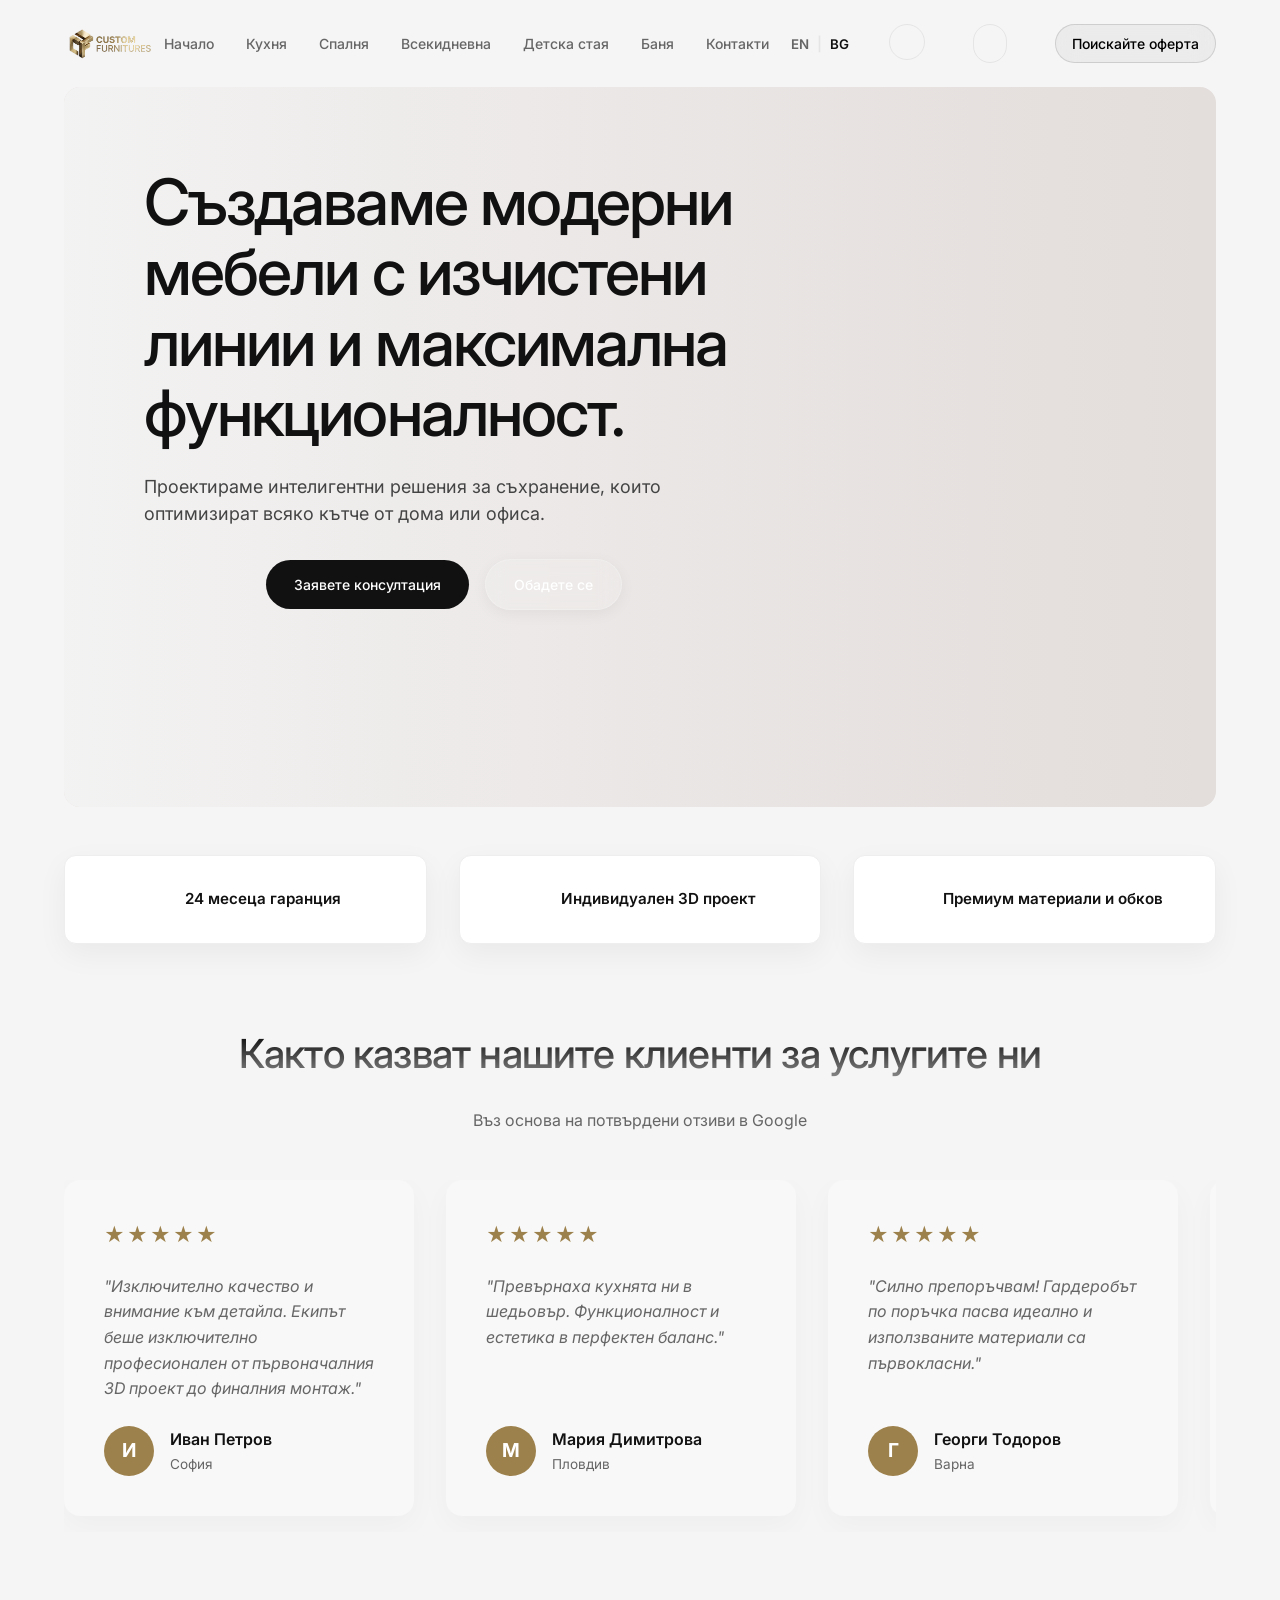
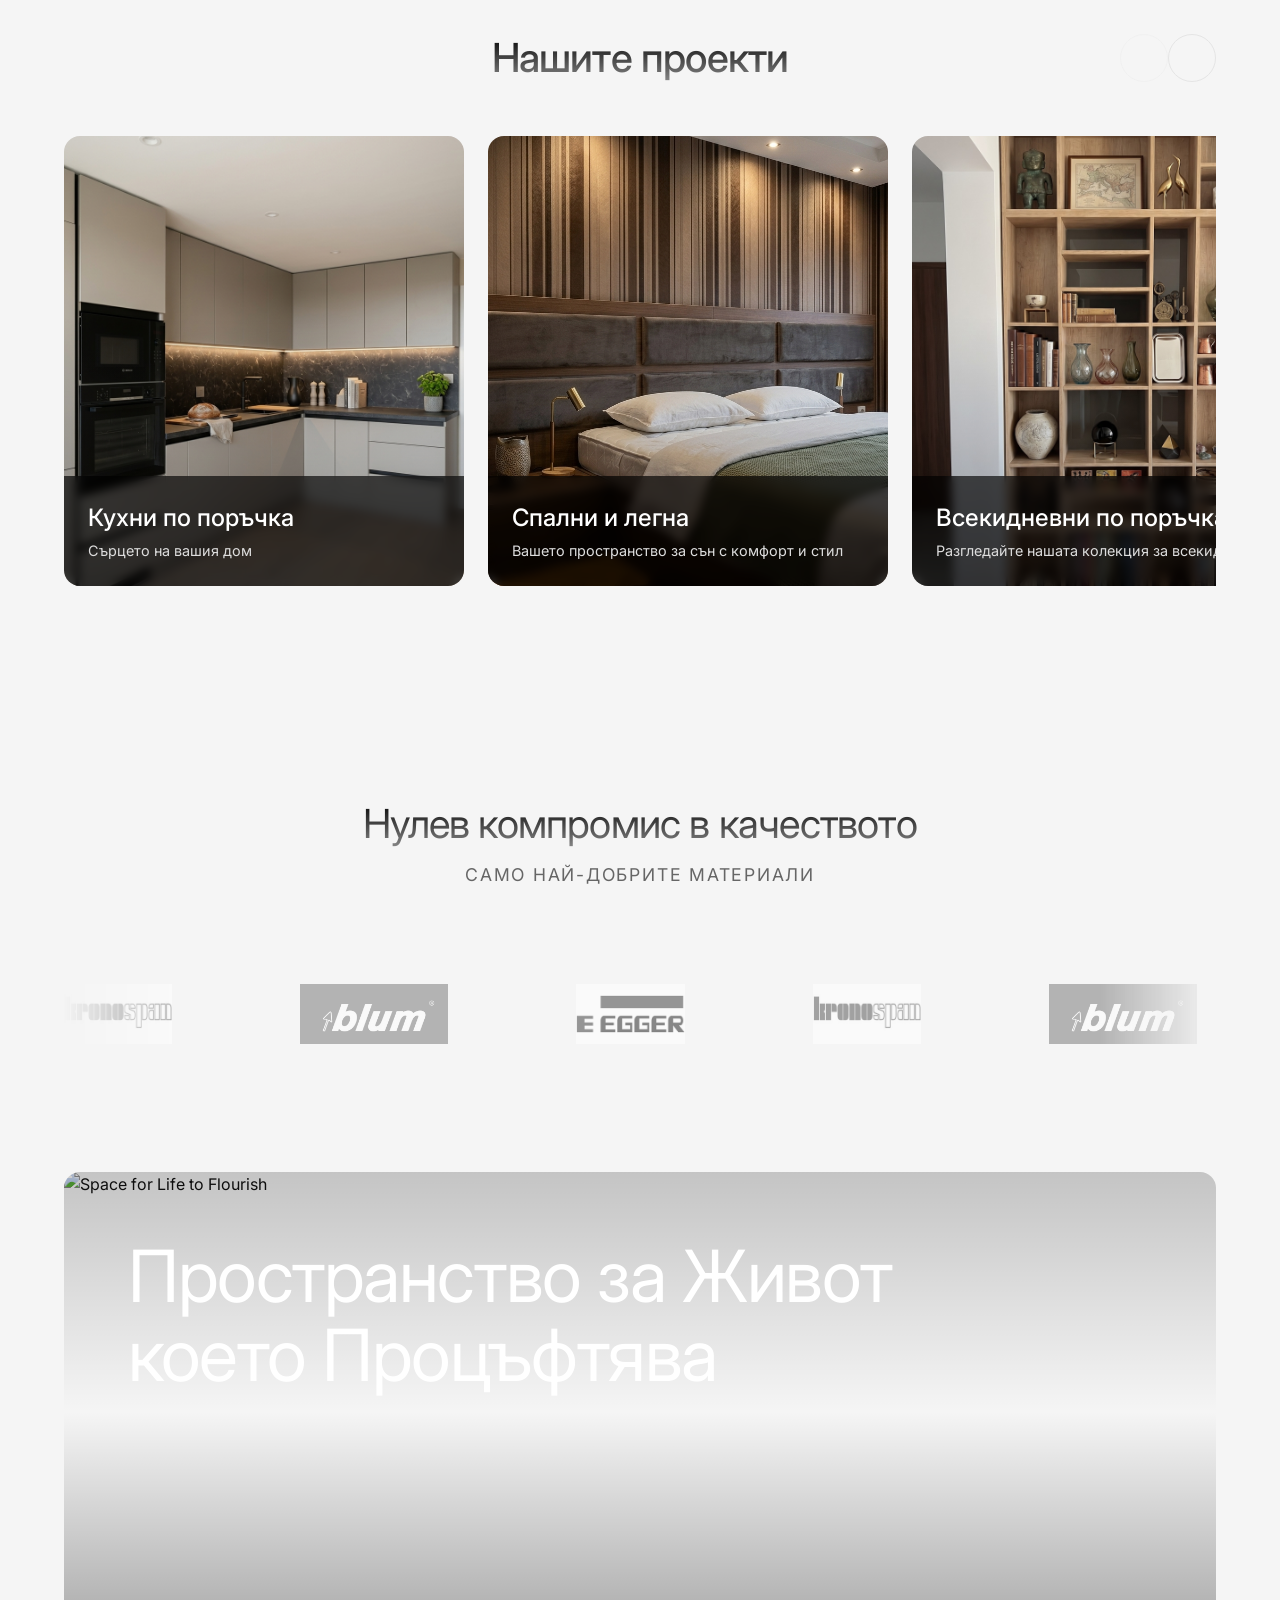
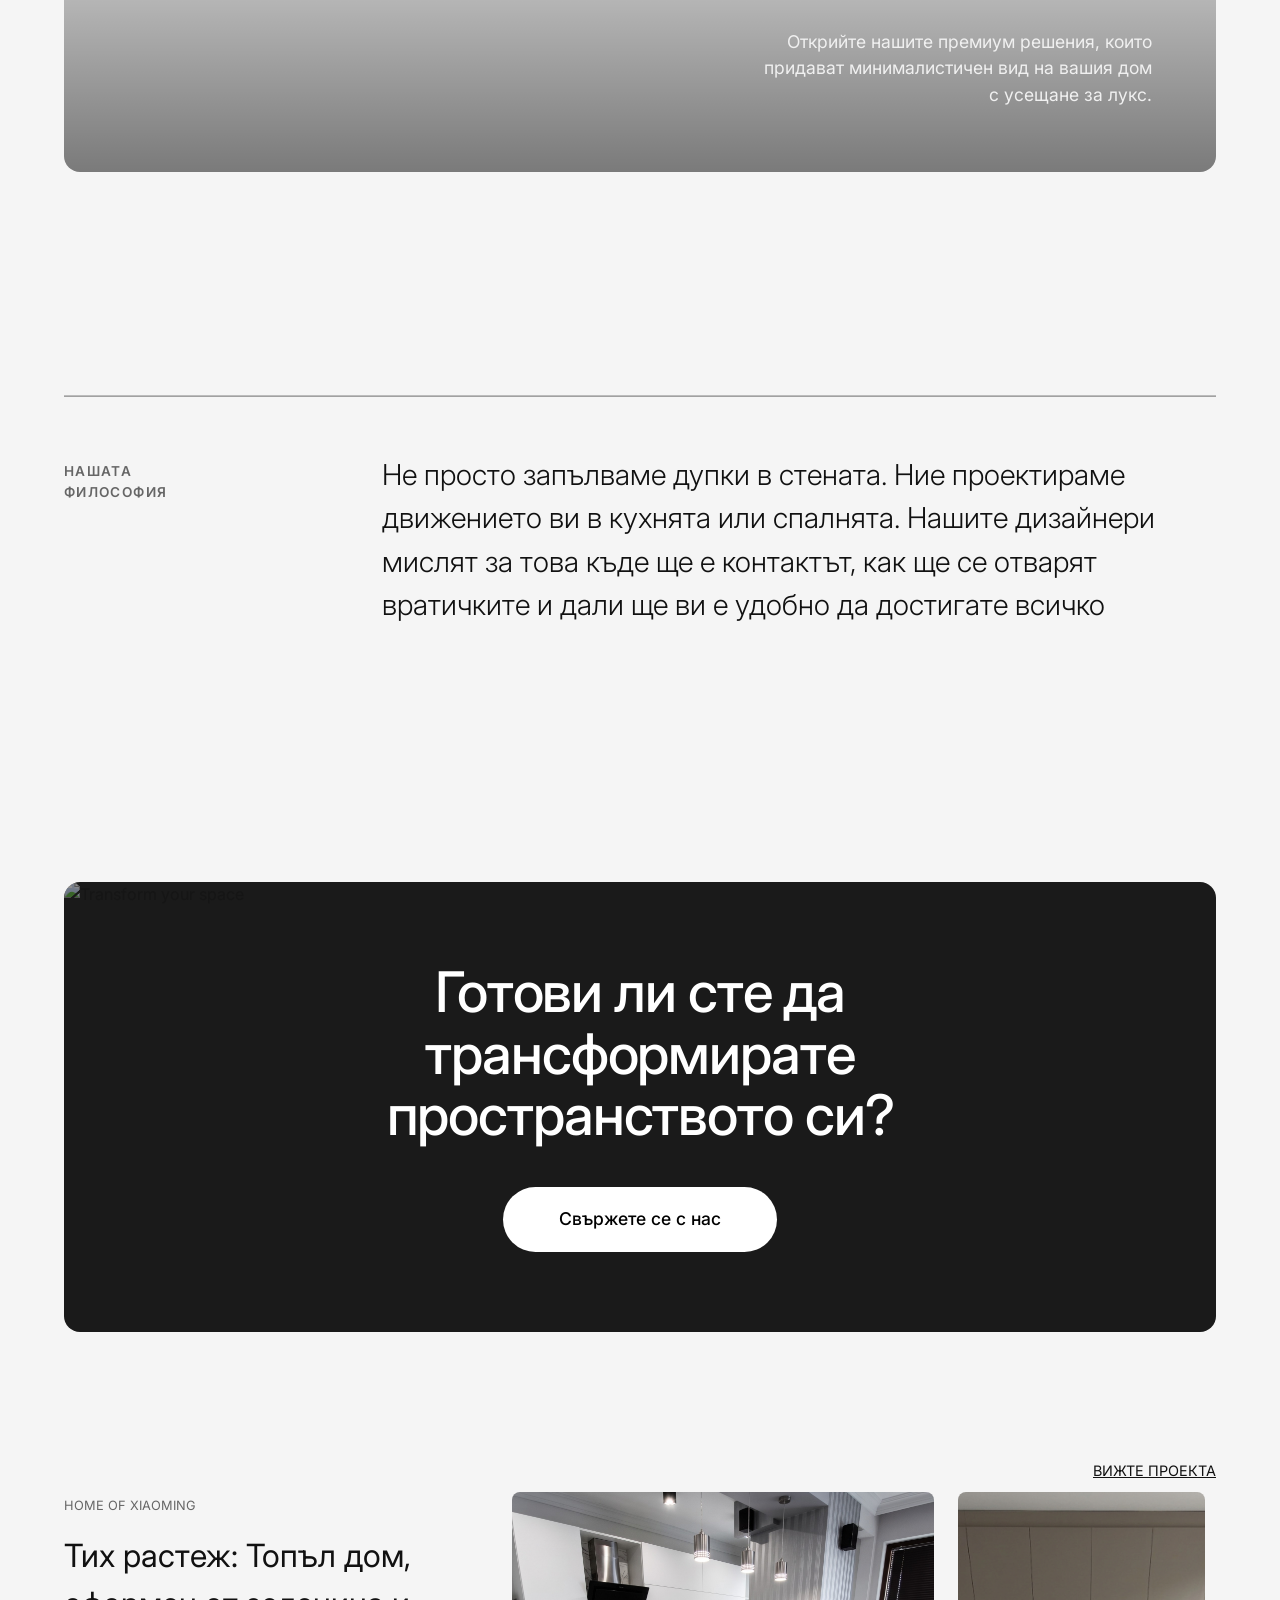
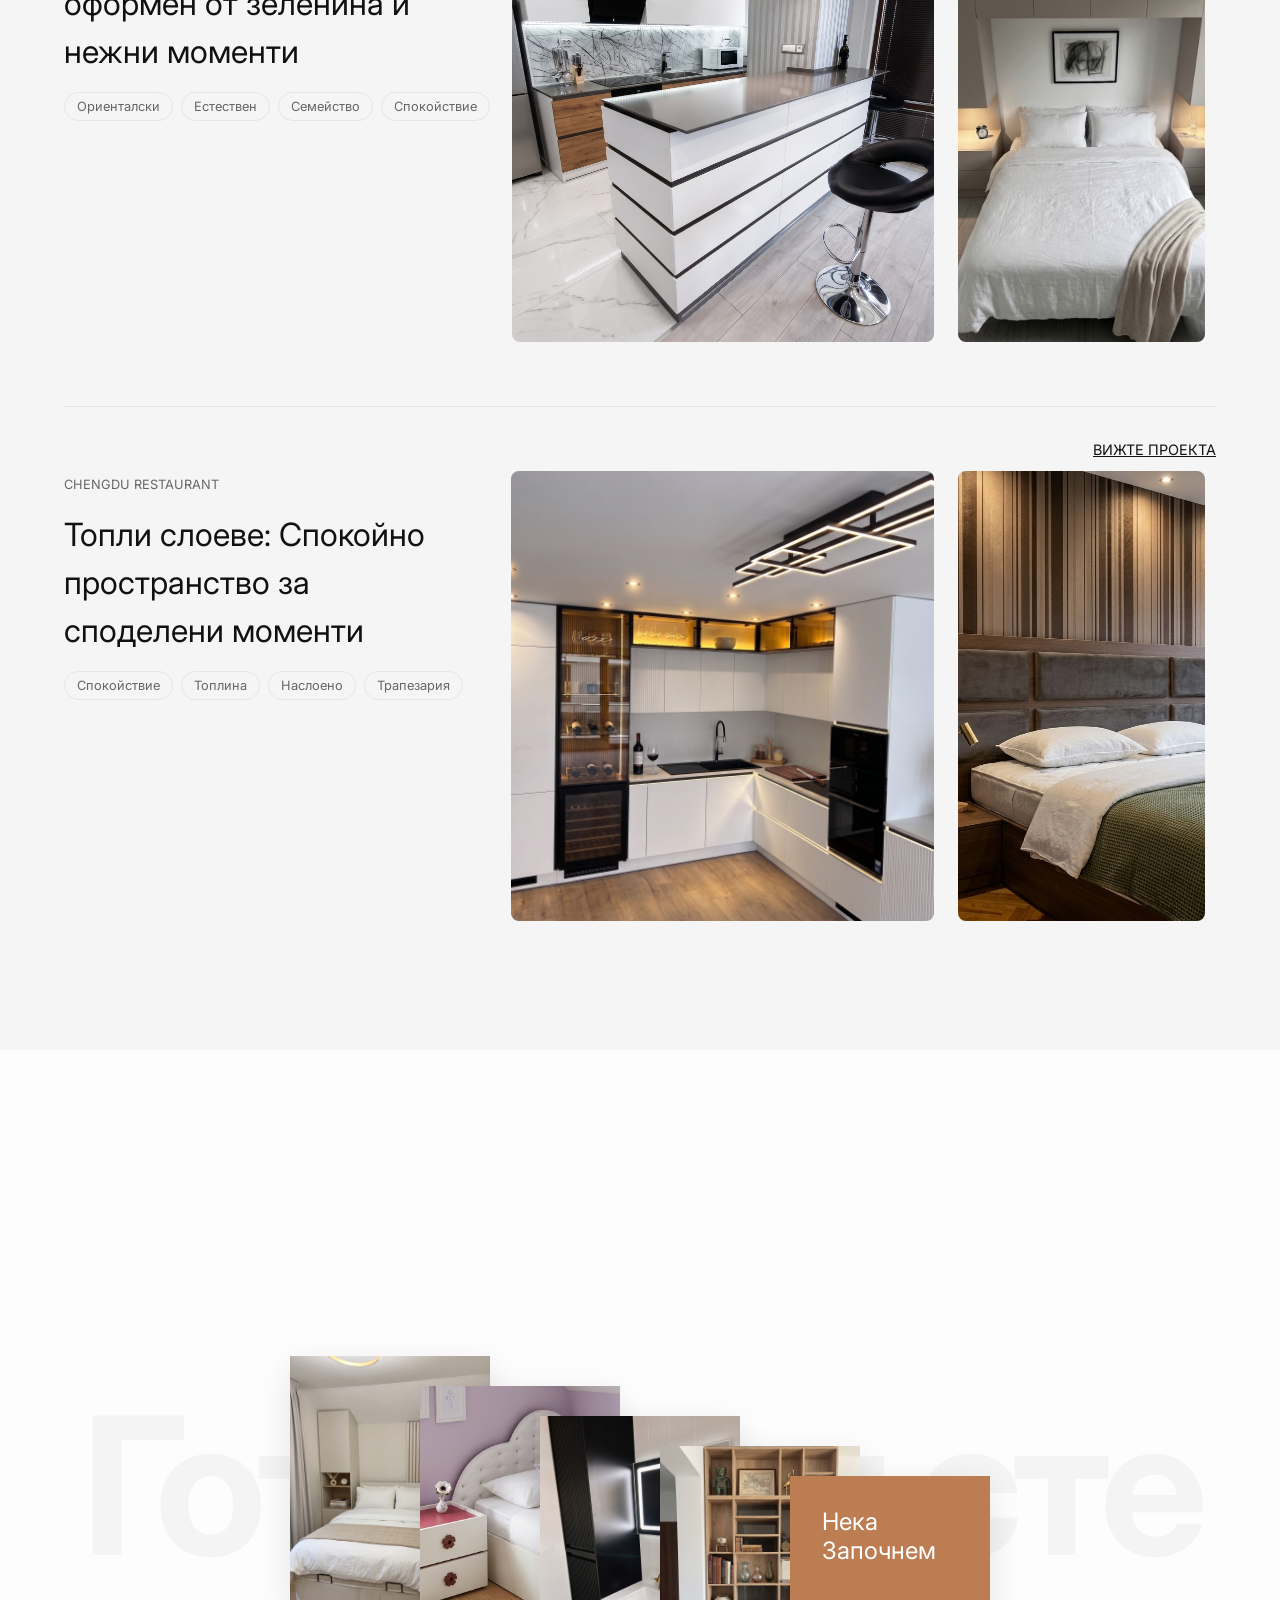
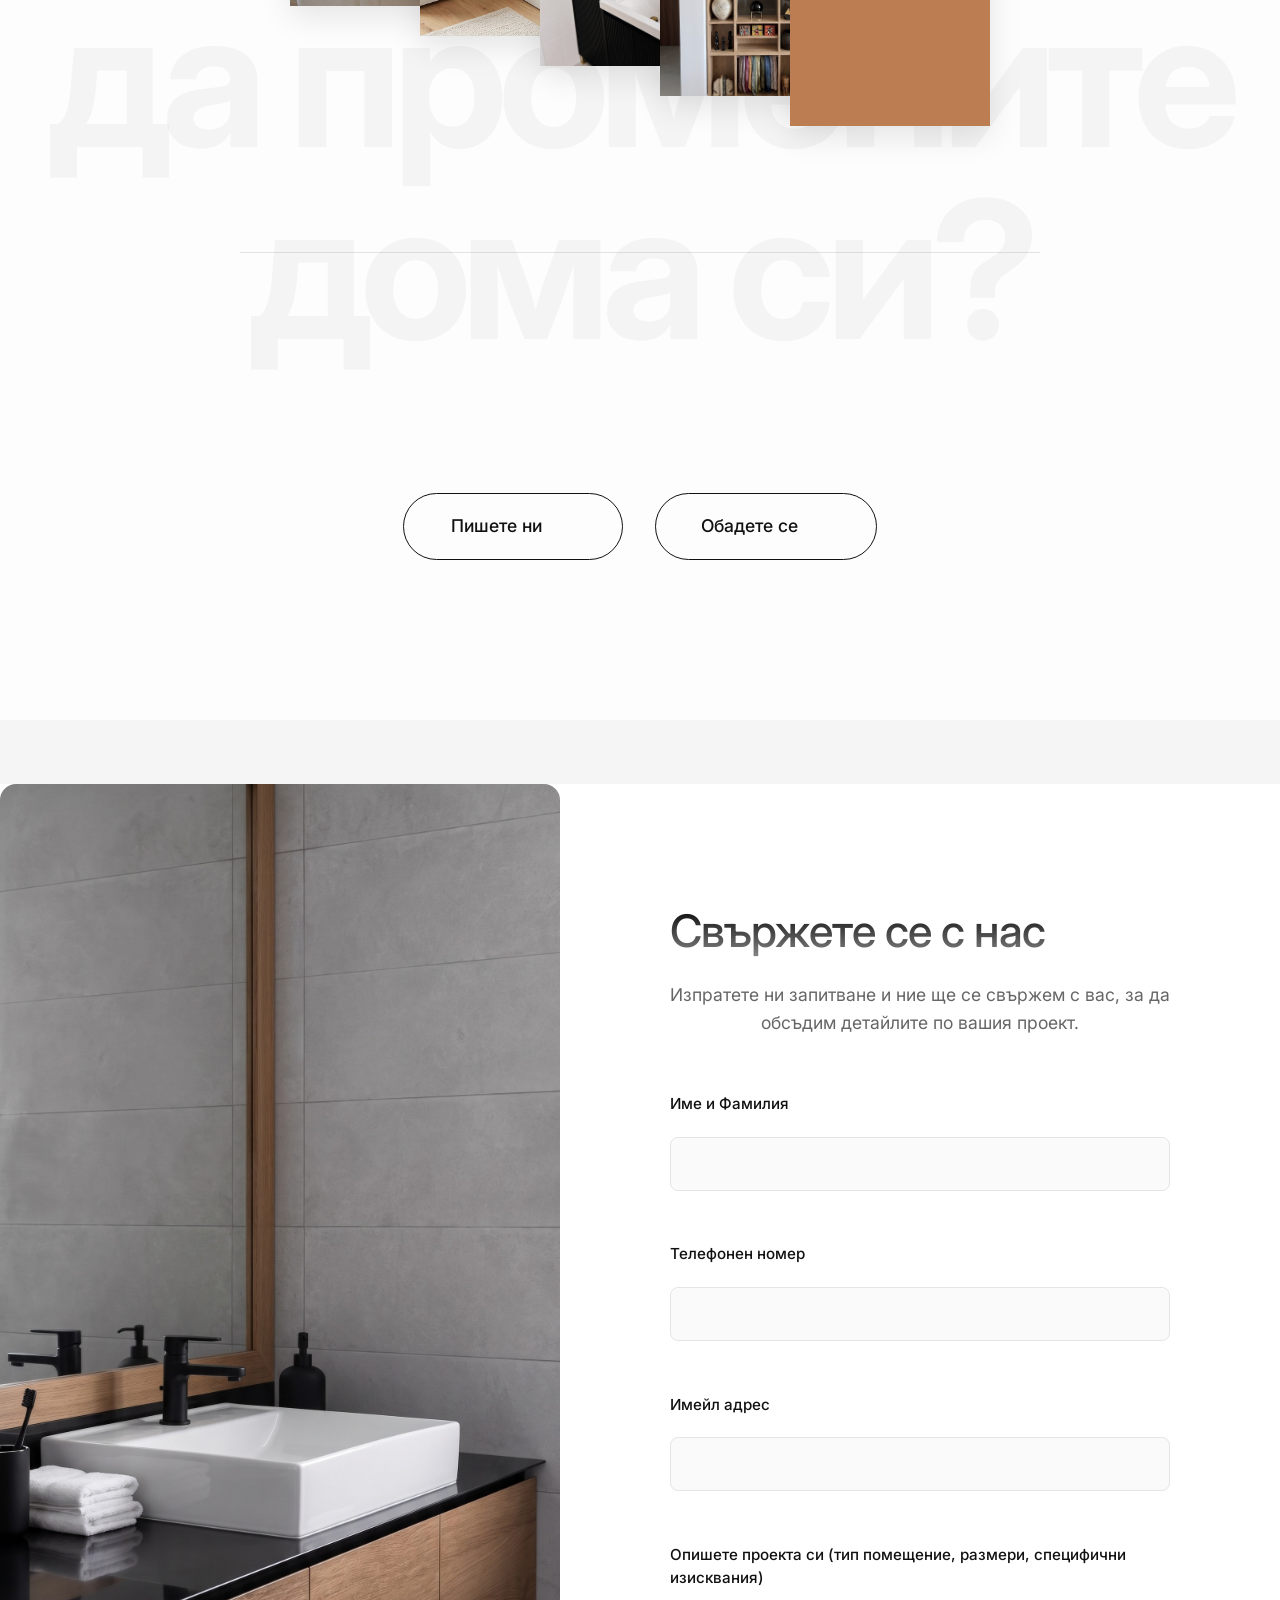
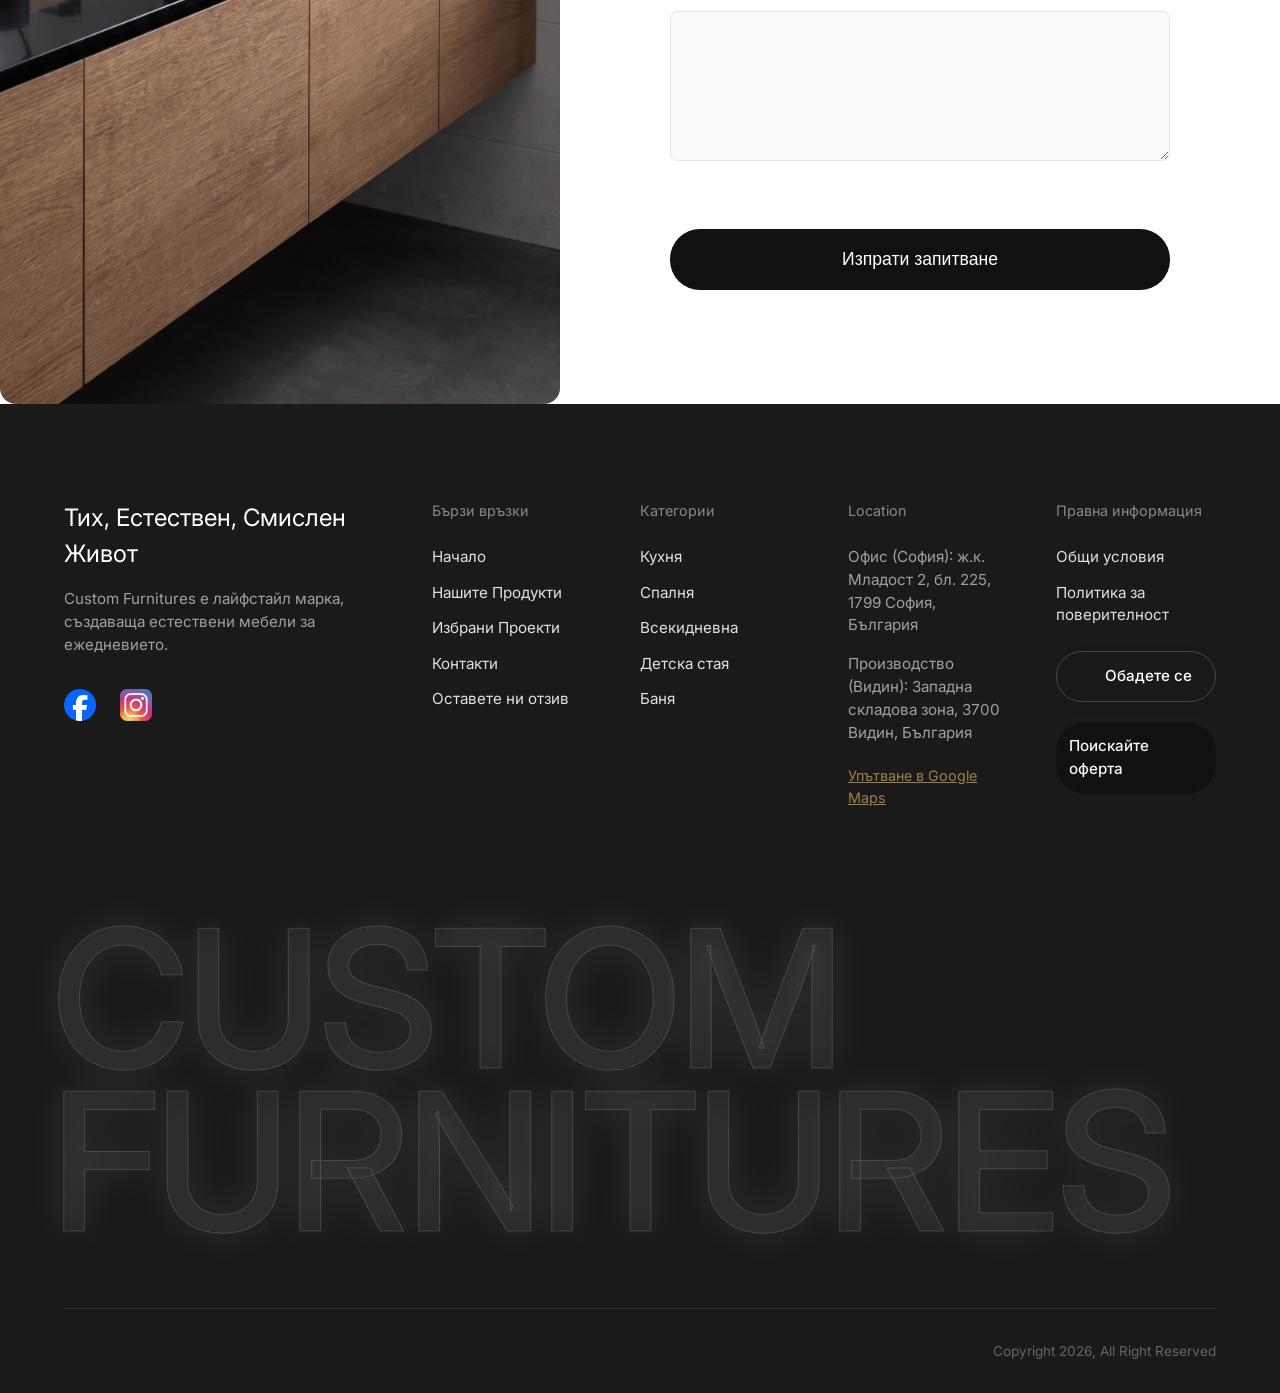
==== commit 98697b9e: "First commit" ====
--- a/index.html
+++ b/index.html
@@ -325,16 +325,16 @@
     <!-- Navbar -->
     <nav class="navbar">
         <div class="nav-container">
-            <a href="/" class="logo">
+            <a href="index.html" class="logo">
                 <img src="assets/logo-wide-no-bg.png" alt="Custom Furnitures" class="logo-img">
             </a>
             <div class="nav-links">
-                <a href="/" data-i18n="nav_home">Home</a>
-                <a href="/kitchen" data-href-bg="/kuhnya" data-href-en="/kitchen" data-i18n="nav_kitchen">Kitchen</a>
-                <a href="/bedroom" data-href-bg="/spalnya" data-href-en="/bedroom" data-i18n="nav_bedroom">Bedroom</a>
-                <a href="/livingroom" data-href-bg="/vsekidnevna" data-href-en="/livingroom" data-i18n="nav_living">Living Room</a>
-                <a href="/kids-rooms" data-href-bg="/detski-stai" data-href-en="/kids-rooms" data-i18n="nav_kids">Kids' Room</a>
-                <a href="/bathroom" data-href-bg="/banya" data-href-en="/bathroom" data-i18n="nav_bathroom">Bathroom</a>
+                <a href="index.html" data-i18n="nav_home">Home</a>
+                <a href="kitchen.html" data-href-bg="kuhnya.html" data-href-en="kitchen.html" data-i18n="nav_kitchen">Kitchen</a>
+                <a href="bedroom.html" data-href-bg="spalnya.html" data-href-en="bedroom.html" data-i18n="nav_bedroom">Bedroom</a>
+                <a href="livingroom.html" data-href-bg="vsekidnevna.html" data-href-en="livingroom.html" data-i18n="nav_living">Living Room</a>
+                <a href="kids-rooms.html" data-href-bg="detski-stai.html" data-href-en="kids-rooms.html" data-i18n="nav_kids">Kids' Room</a>
+                <a href="bathroom.html" data-href-bg="banya.html" data-href-en="bathroom.html" data-i18n="nav_bathroom">Bathroom</a>
                 <a href="#contact" data-i18n="nav_contact">Contacts</a>
             </div>
             <div class="nav-icons">
@@ -355,12 +355,12 @@
     <div class="mobile-menu-overlay" id="mobile-overlay">
         <div class="mobile-menu" id="mobile-menu">
             <button class="close-menu" id="close-menu-btn"><i data-lucide="x"></i></button>
-            <a href="/" data-i18n="nav_home">Home</a>
-            <a href="/kitchen" data-href-bg="/kuhnya" data-href-en="/kitchen" data-i18n="nav_kitchen">Kitchen</a>
-            <a href="/bedroom" data-href-bg="/spalnya" data-href-en="/bedroom" data-i18n="nav_bedroom">Bedroom</a>
-            <a href="/livingroom" data-href-bg="/vsekidnevna" data-href-en="/livingroom" data-i18n="nav_living">Living Room</a>
-            <a href="/kids-rooms" data-href-bg="/detski-stai" data-href-en="/kids-rooms" data-i18n="nav_kids">Kids' Room</a>
-            <a href="/bathroom" data-href-bg="/banya" data-href-en="/bathroom" data-i18n="nav_bathroom">Bathroom</a>
+            <a href="index.html" data-i18n="nav_home">Home</a>
+            <a href="kitchen.html" data-href-bg="kuhnya.html" data-href-en="kitchen.html" data-i18n="nav_kitchen">Kitchen</a>
+            <a href="bedroom.html" data-href-bg="spalnya.html" data-href-en="bedroom.html" data-i18n="nav_bedroom">Bedroom</a>
+            <a href="livingroom.html" data-href-bg="vsekidnevna.html" data-href-en="livingroom.html" data-i18n="nav_living">Living Room</a>
+            <a href="kids-rooms.html" data-href-bg="detski-stai.html" data-href-en="kids-rooms.html" data-i18n="nav_kids">Kids' Room</a>
+            <a href="bathroom.html" data-href-bg="banya.html" data-href-en="bathroom.html" data-i18n="nav_bathroom">Bathroom</a>
             <a href="#contact" data-i18n="nav_contact">Contacts</a>
             <div class="nav-buttons">
                 <a href="tel:00359878359358" class="btn-light">
@@ -449,7 +449,7 @@
             <div class="bento-carousel-container">
                 <div class="bento-carousel-track">
                     <!-- Kitchens -->
-                    <a href="/kitchen" data-href-bg="/kuhnya" data-href-en="/kitchen" class="bento-item carousel-slide">
+                    <a href="kitchen.html" data-href-bg="kuhnya.html" data-href-en="kitchen.html" data-i18n="" class="bento-item carousel-slide">
                         <img src="assets/kuhni/kitchen1.png" alt="Kitchens">
                         <div class="bento-content">
                             <h3 data-i18n="cat_kitchens">Custom Kitchens</h3>
@@ -458,7 +458,7 @@
                     </a>
                     
                     <!-- Bedrooms -->
-                    <a href="/bedroom" data-href-bg="/spalnya" data-href-en="/bedroom" class="bento-item carousel-slide">
+                    <a href="bedroom.html" data-href-bg="spalnya.html" data-href-en="bedroom.html" data-i18n="" class="bento-item carousel-slide">
                         <img src="assets/spalni-i-legla/bedroom1.png" alt="Bedrooms">
                         <div class="bento-content">
                             <h3 data-i18n="cat_bedrooms">Bedrooms & Beds</h3>
@@ -467,7 +467,7 @@
                     </a>
                     
                     <!-- Living Rooms -->
-                    <a href="/livingroom" data-href-bg="/vsekidnevna" data-href-en="/livingroom" class="bento-item carousel-slide">
+                    <a href="livingroom.html" data-href-bg="vsekidnevna.html" data-href-en="livingroom.html" data-i18n="" class="bento-item carousel-slide">
                         <img src="assets/byura-i-sekcii/shelf2.png" alt="Living Rooms">
                         <div class="bento-content">
                             <h3 data-i18n="cat_living">Custom Living Rooms</h3>
@@ -476,7 +476,7 @@
                     </a>
 
                     <!-- Kids' Room -->
-                    <a href="/kids-rooms" data-href-bg="/detski-stai" data-href-en="/kids-rooms" class="bento-item carousel-slide">
+                    <a href="kids-rooms.html" data-href-bg="detski-stai.html" data-href-en="kids-rooms.html" data-i18n="" class="bento-item carousel-slide">
                         <img src="assets/detski-stai/kids1.png" alt="Kids' Room">
                         <div class="bento-content">
                             <h3 data-i18n="cat_kids_rooms">Custom Kids' Room</h3>
@@ -485,7 +485,7 @@
                     </a>
 
                     <!-- Bathrooms -->
-                    <a href="/bathroom" data-href-bg="/banya" data-href-en="/bathroom" class="bento-item carousel-slide">
+                    <a href="bathroom.html" data-href-bg="banya.html" data-href-en="bathroom.html" data-i18n="" class="bento-item carousel-slide">
                         <img src="assets/bani/bath1.png" alt="Bathrooms">
                         <div class="bento-content">
                             <h3 data-i18n="cat_bathrooms">Bathrooms</h3>
@@ -572,7 +572,7 @@
                 <div class="mixed-images">
                     <img src="assets/kuhni/kitchen11.png" alt="Interior" class="mixed-wide">
                     <img src="assets/spalni-i-legla/bedroom5.png" alt="Interior Detail" class="mixed-tall">
-                    <a href="/kitchen" data-href-en="/kitchen" data-href-bg="/kuhnya" class="mixed-view" data-i18n="view_case">View Case</a>
+                    <a href="kitchen.html" data-href-en="kitchen.html" data-href-bg="kuhnya.html" class="mixed-view" data-i18n="view_case">View Case</a>
                 </div>
             </div>
             
@@ -592,7 +592,7 @@
                 <div class="mixed-images">
                     <img src="assets/kuhni/kitchen34.png" alt="Interior" class="mixed-wide">
                     <img src="assets/spalni-i-legla/bedroom1.png" alt="Interior Detail" class="mixed-tall">
-                    <a href="/kitchen" data-href-en="/kitchen" data-href-bg="/kuhnya" class="mixed-view" data-i18n="view_case">View Case</a>
+                    <a href="kitchen.html" data-href-en="kitchen.html" data-href-bg="kuhnya.html" class="mixed-view" data-i18n="view_case">View Case</a>
                 </div>
             </div>
         </section>
@@ -683,19 +683,19 @@
             </div>
             <div class="fnji-col">
                 <h4 data-i18n="footer_quick">Quick Link</h4>
-                <a href="/" data-i18n="footer_home">Home</a>
+                <a href="index.html" data-i18n="footer_home">Home</a>
                 <a href="#quality-section" data-i18n="footer_product">Our Product</a>
                 <a href="#our-projects" data-i18n="footer_featured">Featured Project</a>
                 <a href="#contact-form" data-i18n="footer_contact">Contact</a>
-                <a href="/review" data-i18n="footer_leave_review">Leave us a review</a>
+                <a href="review.html" data-i18n="footer_leave_review">Leave us a review</a>
             </div>
             <div class="fnji-col">
                 <h4 data-i18n="footer_categories">Categories</h4>
-                <a href="/kitchen" data-href-bg="/kuhnya" data-href-en="/kitchen" data-i18n="nav_kitchen">Kitchen</a>
-                <a href="/bedroom" data-href-bg="/spalnya" data-href-en="/bedroom" data-i18n="nav_bedroom">Bedroom</a>
-                <a href="/livingroom" data-href-bg="/vsekidnevna" data-href-en="/livingroom" data-i18n="nav_living">Living Room</a>
-                <a href="/kids-rooms" data-href-bg="/detski-stai" data-href-en="/kids-rooms" data-i18n="nav_kids">Kids' Room</a>
-                <a href="/bathroom" data-href-bg="/banya" data-href-en="/bathroom" data-i18n="nav_bathroom">Bathroom</a>
+                <a href="kitchen.html" data-href-bg="kuhnya.html" data-href-en="kitchen.html" data-i18n="nav_kitchen">Kitchen</a>
+                <a href="bedroom.html" data-href-bg="spalnya.html" data-href-en="bedroom.html" data-i18n="nav_bedroom">Bedroom</a>
+                <a href="livingroom.html" data-href-bg="vsekidnevna.html" data-href-en="livingroom.html" data-i18n="nav_living">Living Room</a>
+                <a href="kids-rooms.html" data-href-bg="detski-stai.html" data-href-en="kids-rooms.html" data-i18n="nav_kids">Kids' Room</a>
+                <a href="bathroom.html" data-href-bg="banya.html" data-href-en="bathroom.html" data-i18n="nav_bathroom">Bathroom</a>
             </div>
             <div class="fnji-col">
                 <h4 data-i18n="footer_loc_heading">Location</h4>
@@ -705,8 +705,8 @@
             </div>
             <div class="fnji-col">
                 <h4 data-i18n="footer_legal">Legal</h4>
-                <a href="/terms" data-i18n="footer_terms">Terms & Conditions</a>
-                <a href="/privacy" data-i18n="footer_privacy">Privacy Policy</a>
+                <a href="terms/index.html" data-i18n="footer_terms">Terms & Conditions</a>
+                <a href="privacy/index.html" data-i18n="footer_privacy">Privacy Policy</a>
                 <div style="display: flex; flex-direction: column; gap: 0.5rem; margin-top: 1.5rem;">
                     <a href="tel:00359878359358" class="btn-light" style="display: flex; align-items: center; justify-content: center; gap: 0.5rem; background: transparent; border: 1px solid rgba(255,255,255,0.2); color: white; padding: 0.8rem;"><i data-lucide="phone" style="width: 16px;"></i> <span data-i18n="btn_hero_call">Call Us</span></a>
                     <a href="#contact-form" class="btn-dark" style="display: flex; align-items: center; justify-content: center; background: var(--text-main); color: var(--bg-color); padding: 0.8rem;" data-i18n="btn_header_quote">Request a Quote</a>
@@ -735,8 +735,8 @@
     <!-- Cookie Banner -->
     <div id="cookie-banner" class="cookie-banner-hidden">
       <div class="cookie-banner-content">
-        <p class="lang-bg">Този сайт използва бисквитки за анализи и подобряване на потребителското изживяване. Прочетете нашата <a href="/privacy">Политика за поверителност</a>.</p>
-        <p class="lang-en">This website uses cookies for analytics and to improve your experience. Read our <a href="/privacy">Privacy Policy</a>.</p>
+        <p class="lang-bg">Този сайт използва бисквитки за анализи и подобряване на потребителското изживяване. Прочетете нашата <a href="privacy/index.html">Политика за поверителност</a>.</p>
+        <p class="lang-en">This website uses cookies for analytics and to improve your experience. Read our <a href="privacy/index.html">Privacy Policy</a>.</p>
         
         <div class="cookie-banner-buttons">
           <button id="accept-cookies" class="cookie-btn cookie-btn-accept lang-bg">Приемам всички</button>
